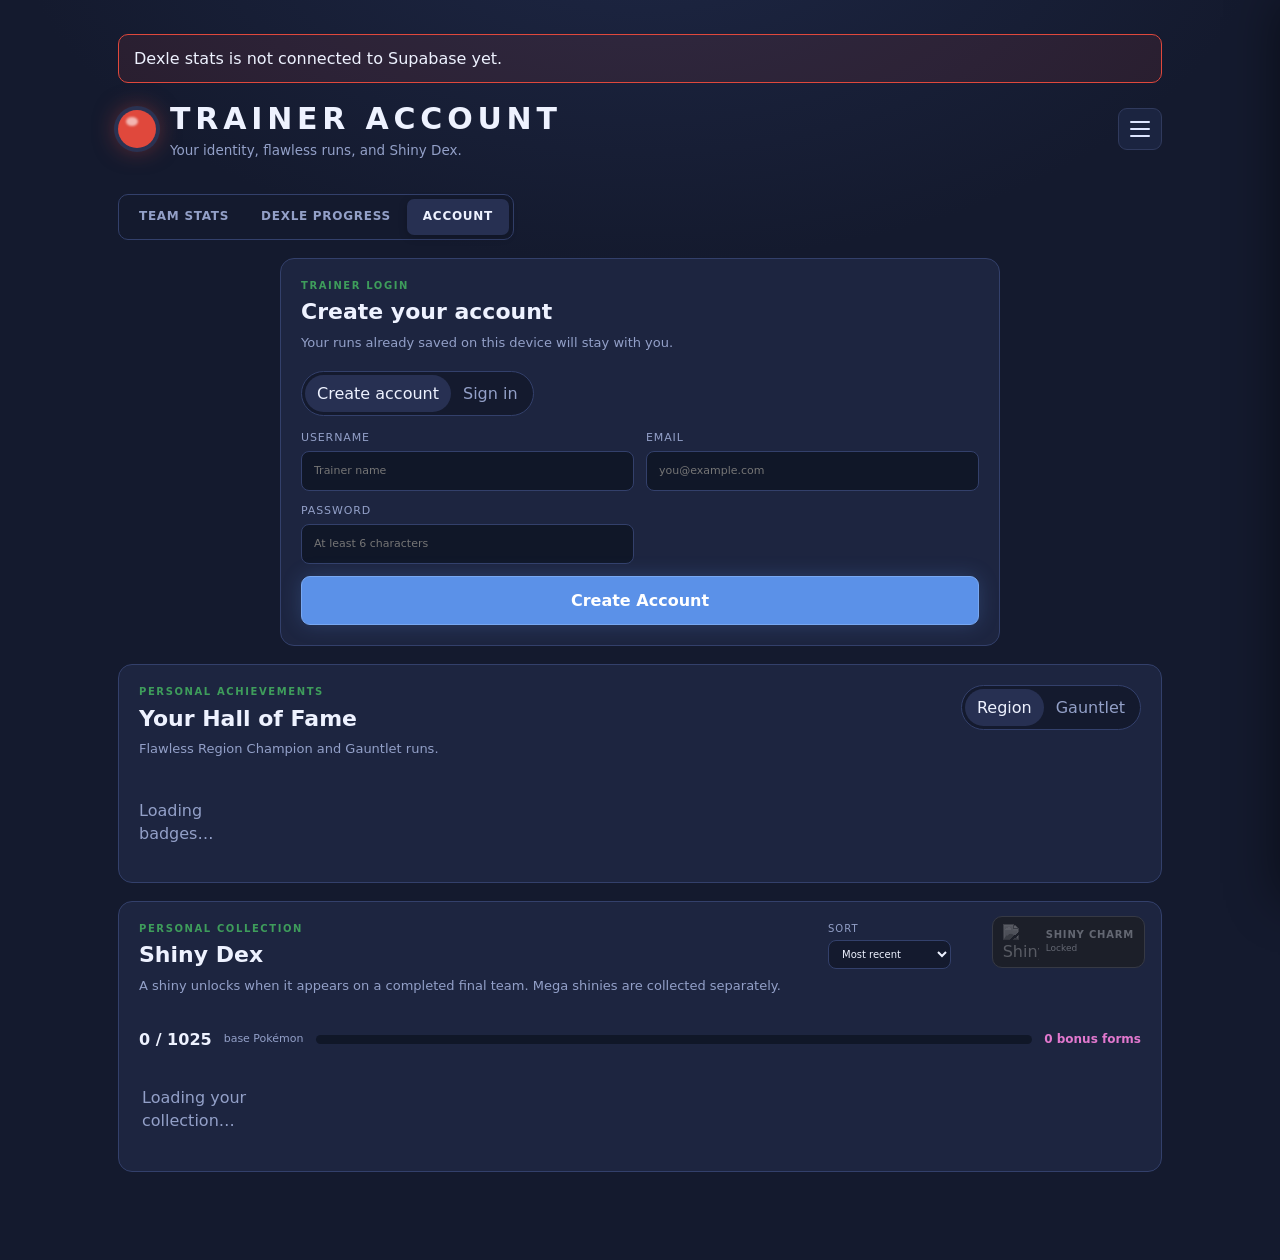
==== account.html @ 6493ed4d "Added friends, multi-froms and design fixes" ====
<!DOCTYPE html>
<html lang="en">
<head>
  <meta charset="utf-8">
  <meta name="viewport" content="width=device-width, initial-scale=1">
  <title>Dexle — Trainer Account</title>
  <link rel="stylesheet" href="stats.css?v=20260801-18">
  <link rel="stylesheet" href="account.css?v=20260801-19">
  <link rel="stylesheet" href="trainer-menu.css?v=20260801-5">
</head>
<body>
<div class="wrap">
  <header>
    <a class="lamp home-lamp" href="index.html" aria-label="Dexle home" title="Dexle home"></a>
    <div class="titles"><h1>Trainer Account</h1><p class="tag">Your identity, flawless runs, and Shiny Dex.</p></div>
    <nav class="hdr-btns">
      <a class="toggle" href="index.html">Home</a>
      <a class="toggle" href="dexle.html">Dexle</a>
      <a class="toggle" href="gauntlet.html?mode=champion">Region</a>
      <a class="toggle" href="gauntlet.html?mode=gauntlet">Gauntlet</a>
    </nav>
  </header>

  <div class="stats-view-toggle" aria-label="Choose statistics view">
    <a href="stats.html">Team Stats</a>
    <a href="dexle-stats.html">Dexle Progress</a>
    <a class="on" href="account.html">Account</a>
  </div>

  <!-- <div id="accountError" class="account-message error" hidden></div>
  <div id="accountMessage" class="account-message" hidden></div> -->

  <section class="panel account-panel" id="accountPanel">
    <div id="signedOut">
      <p class="eyebrow">Trainer login</p>
      <h2 id="authTitle">Create your account</h2>
      <p class="section-copy" id="authCopy">Your runs already saved on this device will stay with you.</p>
      <div class="seg auth-tabs" id="authTabs">
        <button class="on" data-auth="create">Create account</button>
        <button data-auth="login">Sign in</button>
      </div>
      <form id="authForm" class="auth-form">
        <label id="usernameWrap">Username
          <input id="authUsername" maxlength="20" pattern="[A-Za-z0-9_]{3,20}" autocomplete="username" placeholder="Trainer name">
        </label>
        <label>Email
          <input id="authEmail" type="email" autocomplete="email" required placeholder="you@example.com">
        </label>
        <label>Password
          <input id="authPassword" type="password" minlength="6" autocomplete="new-password" required placeholder="At least 6 characters">
        </label>
        <button id="authSubmit" type="submit">Create Account</button>
      </form>
    </div>
    <div id="signedIn" hidden>
      <div class="welcome-card">
        <span class="welcome-spark spark-one">&#10022;</span>
        <span class="welcome-spark spark-two">&#9672;</span>
        <p class="eyebrow">Trainer account active</p>
        <div class="profile-row">
          <div>
            <h2>Welcome, Trainer <span id="profileName">Trainer</span>!</h2>
            <p id="profileEmail" class="section-copy"></p>
          </div>
          <button id="signOut" class="logout-btn">Log Out</button>
        </div>
      </div>
    </div>
  </section>

  <section class="panel" id="hallPanel">
    <div class="section-head">
      <div><p class="eyebrow">Personal achievements</p><h2 id="hallTitle">Your Hall of Fame</h2><p class="section-copy">Flawless Region Champion and Gauntlet runs.</p></div>
      <div class="seg" id="hallTabs">
        <button class="on" data-mode="region">Region</button>
        <button data-mode="gauntlet">Gauntlet</button>
      </div>
    </div>
    <div id="hallBadgeView"><div id="badgeGrid" class="badge-grid"><p class="empty">Loading badges…</p></div></div>
    <div id="hallTeamsView" hidden>
      <div class="hall-detail-head"><button id="hallBack" class="hall-back" aria-label="Back to badges">&larr;</button><h3 id="hallDetailTitle">Region teams</h3></div>
      <div id="hallList" class="hall-list"></div>
    </div>
  </section>

  <section class="panel shiny-dex-panel" id="dexPanel">
    <button id="shinyCharm" class="shiny-charm locked" type="button" aria-label="Shiny Charm locked. View requirements.">
      <span class="charm-spark spark-a">&#10022;</span><span class="charm-spark spark-b">&#10022;</span>
      <img src="https://raw.githubusercontent.com/PokeAPI/sprites/master/sprites/items/shiny-charm.png" alt="Shiny Charm">
      <span><b>Shiny Charm</b><small id="shinyCharmStatus">Locked</small></span>
    </button>
    <div class="section-head">
      <div><p class="eyebrow">Personal collection</p><h2 id="dexTitle">Shiny Dex</h2><p class="section-copy">A shiny unlocks when it appears on a completed final team. Mega shinies are collected separately.</p></div>
      <label>Sort
        <select id="shinySort"><option value="recent">Most recent</option><option value="dex">Dex number</option></select>
      </label>
    </div>
    <div class="dex-progress"><b id="shinyCount">0 / 1025</b><span>base Pokémon</span><i><span id="shinyBar"></span></i><b id="formCount">0 bonus forms</b></div>
    <div id="shinyGrid" class="shiny-grid"><p class="empty">Loading your collection…</p></div>
    <button id="shinyMore" class="shiny-more" type="button" hidden>See more&hellip;</button>
  </section>
</div>
<div id="charmModal" class="charm-modal" hidden>
  <div class="charm-requirements" role="dialog" aria-modal="true" aria-labelledby="charmModalTitle">
    <button id="charmModalClose" class="charm-modal-close" type="button" aria-label="Close">&times;</button>
    <img src="https://raw.githubusercontent.com/PokeAPI/sprites/master/sprites/items/shiny-charm.png" alt="Shiny Charm">
    <p class="eyebrow">Special achievement</p>
    <h2 id="charmModalTitle">Unlock the Shiny Charm</h2>
    <p>Earn increased shiny odds by going flawless in every Region Challenge and completing the Gauntlet flawlessly at least once.</p>
    <b>Reward: shiny odds increase from 5% to 10%.</b>
  </div>
</div>
<script src="https://cdn.jsdelivr.net/npm/@supabase/supabase-js@2"></script>
<script src="supabase-config.js"></script>
<script src="stats-store.js?v=20260801-10"></script>
<script src="account.js?v=20260801-22"></script>
<script src="trainer-menu.js?v=20260801-7"></script>
</body>
</html>
---- stats.css ----
:root{
  --ground:#141A2E; --panel:#1D2540; --panel2:#273052; --line:#33406B;
  --ink:#EEF2FF; --dim:#93A0C8; --red:#E0483C; --green:#3E9D5B;
  --gold:#F0C020; --blue:#5B91E8; --violet:#B061D6;
}
*{box-sizing:border-box}
body{
  margin:0; color:var(--ink); background:var(--ground);
  background-image:radial-gradient(900px 520px at 50% -8%,#1E2745 0%,transparent 70%);
  font-family:"Segoe UI",system-ui,sans-serif; line-height:1.45;
}
.wrap{max-width:1080px;margin:auto;padding:34px 18px 70px}
header{display:flex;align-items:center;gap:14px;margin-bottom:34px}
.lamp{width:38px;height:38px;border-radius:50%;background:var(--red);flex:none;
  box-shadow:0 0 0 4px #2A3252,0 0 24px rgba(224,72,60,.55);position:relative}
.lamp::after{
  content:"";position:absolute;top:7px;left:8px;width:12px;height:9px;
  border-radius:50%;background:rgba(255,255,255,.6);filter:blur(1px);
}
.home-lamp{display:block;cursor:pointer;text-decoration:none}
.titles{margin-right:20px}
h1,h2,h3,p{margin-top:0} h1{margin:0;font-size:30px;letter-spacing:.16em;text-transform:uppercase}
.tag{color:var(--dim);font-size:13.5px;margin:0}
.hdr-btns{margin-left:auto;display:flex;gap:8px;flex-wrap:wrap;justify-content:flex-end}
.toggle{
  display:inline-flex;align-items:center;padding:9px 14px;border:1px solid var(--line);
  border-radius:8px;background:var(--panel2);color:var(--dim);text-decoration:none;
  font-size:12px;font-weight:700;letter-spacing:.06em;text-transform:uppercase;
}
.toggle:hover{filter:brightness(1.12)}
.stats-view-toggle{
  display:flex;width:max-content;margin:0 0 18px;padding:4px;border:1px solid var(--line);
  border-radius:10px;background:var(--ground);
}
.stats-view-toggle a{
  padding:9px 16px;border-radius:7px;color:var(--dim);text-decoration:none;
  font-size:12px;font-weight:800;letter-spacing:.06em;text-transform:uppercase;
}
.stats-view-toggle a.on{background:var(--panel2);color:var(--ink);box-shadow:0 2px 8px rgba(0,0,0,.22)}
.stats-view-toggle a:hover{color:var(--ink)}
.play-dexle{
  display:inline-flex;align-items:center;padding:9px 14px;border-radius:8px;
  background:var(--red);color:#fff;text-decoration:none;font-size:12px;
  font-weight:800;letter-spacing:.06em;text-transform:uppercase;
}
.notice{display:flex;gap:8px;flex-direction:column;padding:16px 18px;margin-bottom:18px;border:1px solid var(--gold);
  border-radius:12px;background:#2A2940;color:#F8E8A0}
.notice.error{border-color:var(--red);background:#352238;color:#FFD1D1}
code{font-family:ui-monospace,monospace}
.summary{display:grid;grid-template-columns:repeat(4,1fr);gap:12px;margin-bottom:18px}
.summary div,.panel{background:var(--panel);border:1px solid var(--line);border-radius:14px}
.summary div{padding:16px}.summary span{display:block;color:var(--dim);font-size:11px;text-transform:uppercase;letter-spacing:.12em}
.summary b{display:block;margin-top:5px;font-size:24px}
.panel{padding:20px;margin-bottom:18px}
.dexle-metrics{display:grid;grid-template-columns:repeat(7,1fr);gap:8px;margin-bottom:20px}
.dexle-metrics div{padding:11px 12px;border:1px solid var(--line);border-radius:9px;background:var(--ground)}
.dexle-metrics span{display:block;color:var(--dim);font-size:9px;letter-spacing:.1em;text-transform:uppercase}
.dexle-metrics b{display:block;margin-top:3px;font-size:18px}
.guess-chart{display:grid;gap:7px}
.guess-row{display:grid;grid-template-columns:72px 1fr 38px;align-items:center;gap:10px}
.guess-label{color:var(--dim);font-size:11px;text-align:right;text-transform:uppercase;letter-spacing:.06em}
.guess-track{height:24px;border:1px solid var(--line);border-radius:6px;background:#13182A;overflow:hidden}
.guess-fill{height:100%;min-width:0;border-radius:5px;background:linear-gradient(90deg,#3E7BD6,#5FE3B0);
  transition:width .35s ease}
.guess-count{font-family:ui-monospace,Consolas,monospace;font-weight:800}
.section-head{display:flex;gap:18px;align-items:flex-start;justify-content:space-between}
.eyebrow{margin-bottom:3px;color:var(--green);font-size:10px;text-transform:uppercase;letter-spacing:.16em;font-weight:800}
h2{margin-bottom:14px;font-size:22px} h3{font-size:15px}
.seg{display:flex;border:1px solid var(--line);border-radius:999px;padding:3px;background:var(--ground)}
button,select{font:inherit;color:var(--ink)}
.seg button{border:0;background:transparent;border-radius:999px;padding:7px 12px;cursor:pointer;color:var(--dim)}
.seg button.on{background:var(--panel2);color:var(--ink)}
.filters{display:flex;gap:10px;margin-bottom:16px;flex-wrap:wrap}
.filter-seg{margin-top:4px}.filter-seg button{font-size:10px;text-transform:none;letter-spacing:0}
label{font-size:10px;color:var(--dim);text-transform:uppercase;letter-spacing:.1em}
select{display:block;margin-top:4px;background:var(--ground);border:1px solid var(--line);border-radius:8px;padding:7px 30px 7px 9px}
.leaderboard{display:grid;grid-template-columns:1fr 1fr;gap:8px}
.leader{display:grid;grid-template-columns:34px 52px 1fr auto;align-items:center;gap:10px;padding:9px 12px;
  border:1px solid var(--line);border-radius:11px;background:var(--panel2)}
.leader .place{font-weight:900;color:var(--dim);font-size:17px}.leader img{width:48px;height:48px;object-fit:contain;image-rendering:auto}
.leader small{display:block;color:var(--dim)}.leader .uses{font-size:12px;color:var(--green);font-weight:800}
.mega-tag{display:inline-block;margin-left:6px;padding:2px 6px;border-radius:999px;background:#523662;color:#F2C9FF;font-size:9px}
.run-list{display:grid;gap:10px}.run-card,.best-card{border:1px solid var(--line);border-radius:12px;background:var(--panel2);padding:13px}
.run-top{display:flex;align-items:center;gap:10px;margin-bottom:10px}.run-title{min-width:0}
.run-title b,.run-title small{display:block}.run-title small{color:var(--dim)}
.record{margin-left:auto;display:flex;align-items:baseline;gap:3px;font-weight:900;font-size:20px;font-family:ui-monospace,Consolas,monospace}
.record .wins{color:var(--green)}.record .losses{color:var(--red)}.record i{color:var(--dim);font-style:normal}
.rankball{width:26px;height:26px;border-radius:50%;position:relative;overflow:hidden;
  background:linear-gradient(to bottom,var(--tier) 0 45%,#151827 46% 55%,#F7F7F7 56%);border:2px solid #101321;flex:none}
.rankball.oak-disc{border:2px solid #45D8C8;background:#45D8C8;box-shadow:0 0 12px rgba(69,216,200,.6)}
.rankball.oak-disc::before{content:"";position:absolute;inset:34%;border-radius:50%;background:#17232F;border:1px solid rgba(255,255,255,.7);z-index:1}
.rankball.oak-disc::after{content:"";position:absolute;top:-50%;left:-85%;width:45%;height:200%;background:linear-gradient(90deg,transparent,rgba(255,255,255,.85),transparent);transform:rotate(24deg);animation:hm-glint 3.2s ease-in-out infinite}
@keyframes hm-glint{0%,62%{left:-85%}88%,100%{left:145%}}
.run-card.flawless,.community-best-card.flawless{border-color:#5FE3D0;box-shadow:0 0 0 1px rgba(95,227,208,.3),0 0 22px rgba(95,227,208,.2)}
.team-metrics{display:flex;gap:4px;flex:none;margin-left:3px}
.team-metrics span{padding:5px 8px;border:1px solid var(--line);border-radius:6px;background:var(--ground);color:var(--dim);font-size:7.5px;line-height:1.2;text-transform:uppercase;letter-spacing:.02em;white-space:nowrap}
.team-metrics b{color:var(--ink);font-size:10px;margin-left:2px}
.run-top>.team-metrics{margin-left:auto}
.run-top>.team-metrics+.record{margin-left:0}
.community-best-meta .team-metrics+.record{margin-left:auto}
.team{
  display:grid;grid-template-columns:repeat(3,minmax(70px,1fr));
  align-items:center;justify-items:center;gap:12px 16px;
  width:min(100%,390px);margin:0 auto;
}
.mon{position:relative;width:70px;height:70px;border-radius:50%;background:#151B31;border:1px solid var(--line)}
.mon>img{width:100%;height:100%;object-fit:contain}
.mon.mega{
  border-color:#E278CE;
  box-shadow:0 0 0 2px rgba(226,120,206,.65),0 0 15px rgba(226,120,206,.4);
  background:radial-gradient(circle at 50% 20%,rgba(226,120,206,.2),transparent 65%),#151B31;
}
.mon.candy{
  border-color:#3E7BD6;
  box-shadow:0 0 0 2px rgba(62,123,214,.65),0 0 15px rgba(62,123,214,.4);
  background:radial-gradient(circle at 50% 20%,rgba(62,123,214,.22),transparent 65%),#151B31;
}
.candy-mark{
  position:absolute;z-index:2;top:-5px;right:-5px;width:20px;height:20px;
  display:grid;place-items:center;border:1px solid #3E7BD6;border-radius:50%;
  background:#0F1E38;box-shadow:0 2px 7px rgba(0,0,0,.45);
}
.candy-mark img{width:17px;height:17px;display:block;image-rendering:pixelated}
.mega-mark{
  position:absolute;z-index:2;top:-5px;right:-5px;width:20px;height:20px;
  display:flex;align-items:center;justify-content:center;border:1px solid #E278CE;border-radius:50%;
  background:#2A1030;color:#F5B8E8;font-size:11px;font-weight:900;
  line-height:20px;text-indent:0;text-shadow:0 0 6px rgba(226,120,206,.9);
  box-shadow:0 2px 7px rgba(0,0,0,.45);
}
.type-form-mark{
  position:absolute;z-index:2;top:-5px;left:-5px;width:20px;height:20px;
  display:grid;place-items:center;border:1px solid #fff;border-radius:50%;
  background:#202433;color:#fff;font-size:11px;font-weight:900;
  box-shadow:0 2px 7px rgba(0,0,0,.45),0 0 8px rgba(255,255,255,.22);
}
.mon.type-form{border-color:rgba(255,255,255,.72);box-shadow:0 0 12px rgba(255,255,255,.18)}
.shiny-mark{
  position:absolute;z-index:2;left:-4px;bottom:-4px;width:18px;height:18px;
  display:grid;place-items:center;border:1px solid #D6B52E;border-radius:50%;
  background:#302B15;color:#FFE36A;font-size:11px;line-height:1;
  box-shadow:0 2px 7px rgba(0,0,0,.45),0 0 8px rgba(240,192,32,.35);
}
.best-grid{display:grid;grid-template-columns:1fr 1fr;gap:18px}
.best-grid .team{
  grid-template-columns:repeat(3,minmax(70px,1fr));width:100%;
  gap:12px 10px;
}
.best-title-row{display:flex;align-items:flex-start;justify-content:space-between;gap:12px;margin-bottom:12px}
.best-title-row h3{margin:7px 0 0}
.best-title-row label{text-align:left}.best-title-row select{margin-top:3px}
.filter-spacer{width:122px;height:45px;display:block}
.section-copy{margin:-8px 0 16px;color:var(--dim);font-size:13px}
.history-toggle{margin-left:auto;display:inline-flex;align-items:center;gap:8px;padding:8px 11px;border:1px solid var(--line);border-radius:8px;background:var(--panel2);color:var(--ink);font-size:10px;font-weight:800;text-transform:uppercase;letter-spacing:.06em;cursor:pointer}.history-toggle i{font-style:normal;transition:transform .18s}.history-toggle[aria-expanded="true"] i{transform:rotate(180deg)}#historyTabs[hidden],#historyFilters[hidden],#history[hidden]{display:none}
.community-best-card{border:1px solid var(--line);border-radius:12px;background:var(--panel2);padding:16px}
.community-best-meta{display:flex;align-items:center;gap:12px;margin-bottom:13px;flex-wrap:nowrap}
.community-best-meta .team-metrics{margin-left:auto}
.community-best-meta .team-metrics+.record{margin-left:-6px}
.best-metric{padding:7px 10px;border:1px solid var(--line);border-radius:8px;background:var(--ground)}
.best-metric span{display:block;color:var(--dim);font-size:9px;letter-spacing:.1em;text-transform:uppercase}
.best-metric b{font-size:16px}
.community-best-meta .record{margin-left:0}
.empty{color:var(--dim);padding:16px 0;margin:0}
@media(max-width:760px){
  .wrap{padding:20px 12px 50px;overflow-x:hidden}
  header{align-items:center;flex-wrap:wrap;margin-bottom:20px}
  .titles{min-width:0;flex:1;margin-right:0}
  h1{font-size:22px;letter-spacing:.12em}.tag{font-size:12px}
  .hdr-btns{width:100%;margin-left:0;display:grid;grid-template-columns:repeat(2,1fr)}
  .hdr-btns .toggle{justify-content:center;min-width:0;padding:9px 6px}
  .stats-view-toggle{width:100%}.stats-view-toggle a{flex:1;text-align:center;padding:9px 7px}
  .summary{grid-template-columns:1fr 1fr}.leaderboard,.best-grid{grid-template-columns:1fr}
  .dexle-metrics{grid-template-columns:repeat(2,1fr)}
  .section-head{flex-direction:column;gap:8px}.seg{align-self:stretch;display:grid;grid-template-columns:1fr 1fr}
  .seg button{min-width:0;padding:8px 6px}
  .filters{display:grid;grid-template-columns:1fr 1fr}.filters label{min-width:0}
  .filters select{width:100%;min-width:0}
  .leader{grid-template-columns:26px 44px minmax(0,1fr) auto;padding:8px;gap:7px}
  .leader img{width:42px;height:42px}.leader b{overflow-wrap:anywhere}
  .best-title-row{align-items:flex-end}.best-title-row h3{max-width:55%}
  .best-title-row label{max-width:45%}.best-title-row select{max-width:100%}
  .filter-spacer{width:100px}
  .community-best-meta .record{margin-left:0}
  .run-top{align-items:flex-start}.record{font-size:18px}
  .panel{padding:15px}
  .guess-row{grid-template-columns:62px minmax(0,1fr) 30px;gap:7px}
}
@media(max-width:390px){
  .filters{grid-template-columns:1fr}
  .team,.best-grid .team{grid-template-columns:repeat(3,minmax(58px,1fr));gap:9px 6px}
  .mon{width:58px;height:58px}
}
---- account.css ----
.account-panel{max-width:720px;margin-left:auto;margin-right:auto}
.account-message{padding:12px 15px;margin-bottom:14px;border:1px solid #5FE3B0;border-radius:10px;background:rgba(95,227,176,.1)}
.account-message.error{border-color:#E0483C;background:rgba(224,72,60,.1)}
.auth-tabs{margin:18px 0 14px;width:max-content}
.auth-form{display:grid;grid-template-columns:repeat(2,1fr);gap:12px}
.auth-form label{display:grid;gap:5px;color:var(--dim);font-size:11px;text-transform:uppercase;letter-spacing:.08em}
.auth-form input{width:100%;box-sizing:border-box;background:#101728;border:1px solid var(--line);border-radius:8px;color:var(--ink);padding:11px 12px;font:inherit;text-transform:none;letter-spacing:0}
.auth-form button{
  grid-column:1/-1;padding:12px 16px;border:1px solid #78A8F2;border-radius:9px;
  background:var(--blue);color:#fff;font-weight:800;cursor:pointer;
  box-shadow:0 0 20px rgba(91,145,232,.24);
}
.auth-form button:hover{filter:brightness(1.1)}
.auth-form button:disabled{opacity:.6;cursor:wait}
.welcome-card{position:relative;overflow:hidden;padding:20px;border:1px solid #5B91E8;border-radius:14px;background:linear-gradient(120deg,rgba(91,145,232,.16),rgba(95,227,176,.08));animation:welcome-in .45s cubic-bezier(.2,.9,.3,1.15) both}
.welcome-card::after{content:"";position:absolute;width:180px;height:180px;right:-90px;top:-105px;border-radius:50%;background:rgba(91,145,232,.13);animation:welcome-glow 2.8s ease-in-out infinite alternate}
.welcome-card .eyebrow{margin-bottom:5px}.welcome-card h2 span{color:#5FE3B0}.welcome-spark{position:absolute;color:#5FE3B0;pointer-events:none;animation:sparkle 2s ease-in-out infinite}.spark-one{right:46px;bottom:20px}.spark-two{right:18px;top:15px;color:#E278CE;animation-delay:.7s}
.profile-row{position:relative;z-index:1;display:flex;align-items:center;justify-content:space-between;gap:16px}.profile-row h2{margin:2px 0}
.logout-btn{flex:none;padding:10px 16px;border:1px solid #4B3F7A;border-radius:8px;background:#2B2447;color:#C9BEF5;font-weight:800;cursor:pointer}.logout-btn:hover{filter:brightness(1.15)}
@keyframes welcome-in{from{opacity:0;transform:translateY(10px) scale(.985)}to{opacity:1;transform:none}}
@keyframes welcome-glow{to{transform:scale(1.2);opacity:.55}}
@keyframes sparkle{0%,100%{transform:scale(.8) rotate(0);opacity:.35}50%{transform:scale(1.25) rotate(20deg);opacity:1}}
.hall-list{display:grid;gap:12px}.hall-card{border:1px solid var(--line);border-radius:12px;background:var(--panel2);padding:14px}.hall-card.flawless{border-color:#5FE3D0;box-shadow:0 0 0 1px rgba(95,227,208,.3),0 0 22px rgba(95,227,208,.2)}.hall-head{display:flex;align-items:center;gap:8px;flex-wrap:nowrap;margin-bottom:11px}.hall-user{font-weight:800;color:#5FE3B0}.hall-date{font-size:10px;color:var(--dim);white-space:nowrap}.hall-head .team-metrics{margin-left:auto}.hall-head .record{margin-left:0;flex:none;white-space:nowrap}
.badge-grid{display:grid;grid-template-columns:repeat(9,minmax(76px,1fr));gap:10px;margin-top:8px}
.region-badge{min-width:0;padding:8px 4px 7px;border:0;background:transparent;color:var(--ink);cursor:pointer;text-align:center}
.region-badge .badge-disc{display:grid;place-items:center;width:68px;height:68px;margin:0 auto 8px;border-radius:50%;border:3px solid #465173;background:transparent;box-shadow:inset 0 0 0 5px var(--panel),inset 0 0 0 7px #465173;transition:transform .16s,filter .16s}
.region-badge .badge-disc i{display:grid;place-items:center;width:42px;height:42px;border-radius:50%;font-style:normal;font-size:22px}
.region-badge b{display:block;font-size:11px}.region-badge small{display:block;margin-top:2px;color:var(--dim);font-size:8px;letter-spacing:.08em;text-transform:uppercase}
.region-badge.locked{opacity:.36;cursor:not-allowed}.region-badge.earned .badge-disc{border-color:#F0C020;background:radial-gradient(circle at 35% 28%,#FFF2A1,#D89B12 55%,#80530B);box-shadow:inset 0 0 0 4px #6E480C,inset 0 0 0 7px #F8DB64,0 0 20px rgba(240,192,32,.28)}
.region-badge.earned .badge-disc i{color:#FFF5B8;text-shadow:0 2px 2px #79520D}.region-badge.earned small{color:#DDBB42}.region-badge.earned:hover .badge-disc{transform:translateY(-3px) scale(1.04);filter:brightness(1.1)}
.hall-detail-head{display:flex;align-items:center;gap:12px;margin:4px 0 14px}.hall-detail-head h3{margin:0}.hall-back{display:grid;place-items:center;width:38px;height:38px;padding:0;border:1px solid #4B3F7A;border-radius:50%;background:#2B2447;color:#C9BEF5;font-size:19px;cursor:pointer}.hall-back[hidden]{display:none}
.hall-list.gauntlet-scroll{max-height:440px;overflow-y:auto;padding-right:5px}
.dex-progress{display:grid;grid-template-columns:auto auto 1fr auto;align-items:center;gap:9px 12px;margin:16px 0}.dex-progress>span{color:var(--dim);font-size:11px}.dex-progress i{height:9px;border-radius:999px;background:#101728;overflow:hidden}.dex-progress i span{display:block;height:100%;width:0;background:linear-gradient(90deg,#E278CE,#5FE3B0);border-radius:inherit}.dex-progress>b:last-child{font-size:12px;color:#E278CE}
.shiny-grid{display:grid;grid-template-columns:repeat(auto-fill,minmax(105px,1fr));gap:9px;max-height:680px;overflow:auto;padding:3px}.dex-mon{position:relative;min-height:128px;padding:8px 5px;border:1px solid var(--line);border-radius:10px;background:var(--panel2);text-align:center}.dex-mon img{display:block;width:78px;height:78px;object-fit:contain;margin:auto;image-rendering:pixelated}.dex-mon b{display:block;font-size:11px;white-space:nowrap;overflow:hidden;text-overflow:ellipsis}.dex-mon small{color:var(--dim);font-size:9px}.dex-mon.locked{opacity:.3;filter:grayscale(1)}.dex-mon.mega{border-color:#E278CE;box-shadow:inset 0 0 15px rgba(226,120,206,.1)}.dex-gem{position:absolute;top:6px;right:7px;color:#E278CE}.dex-new{position:absolute;top:6px;left:6px;font-size:8px;color:var(--gold);text-transform:uppercase}
.shiny-more{display:block;margin:11px auto 0;padding:6px 12px;border:1px solid var(--line);border-radius:7px;background:var(--panel2);color:var(--dim);font-size:10px;font-weight:700;cursor:pointer}.shiny-more[hidden]{display:none}
.shiny-dex-panel{position:relative}.shiny-dex-panel>.section-head{padding-right:190px}.shiny-charm{position:absolute;top:14px;right:16px;z-index:2;display:flex;align-items:center;gap:7px;padding:7px 10px;border:1px solid #E8C33D;border-radius:10px;background:#252540;color:var(--ink);box-shadow:0 0 18px rgba(232,195,61,.2);cursor:pointer;text-align:left}.shiny-charm img{width:36px;height:36px;image-rendering:pixelated;filter:drop-shadow(0 0 5px rgba(255,231,104,.7))}.shiny-charm b,.shiny-charm small{display:block}.shiny-charm b{font-size:10px;color:#FFE778;text-transform:uppercase;letter-spacing:.08em}.shiny-charm small{font-size:9px;color:var(--ink)}.shiny-charm.locked{border-color:#3B435B;background:#171D2D;box-shadow:none;filter:saturate(.15);opacity:.68}.shiny-charm.locked img{filter:grayscale(1) brightness(.48)}.shiny-charm.locked b,.shiny-charm.locked small{color:#7E879F}.shiny-charm.locked .charm-spark{display:none}.charm-spark{position:absolute;color:#FFF1A3;animation:charm-sparkle 1.8s ease-in-out infinite}.spark-a{top:-7px;left:4px}.spark-b{right:-6px;bottom:0;animation-delay:.7s}@keyframes charm-sparkle{0%,100%{opacity:.2;transform:scale(.65) rotate(0)}50%{opacity:1;transform:scale(1.25) rotate(90deg)}}
.charm-modal{position:fixed;inset:0;z-index:950;display:grid;place-items:center;padding:18px;background:rgba(4,7,15,.76);backdrop-filter:blur(4px)}.charm-modal[hidden]{display:none}.charm-requirements{position:relative;width:min(430px,100%);padding:28px;text-align:center;border:1px solid #E8C33D;border-radius:15px;background:#1D2540;box-shadow:0 24px 70px rgba(0,0,0,.55)}.charm-requirements>img{width:70px;height:70px;image-rendering:pixelated;filter:drop-shadow(0 0 10px rgba(255,231,104,.45))}.charm-requirements h2{margin:5px 0 10px}.charm-requirements p:not(.eyebrow){color:var(--dim);line-height:1.55}.charm-requirements>b{color:#FFE778;font-size:12px}.charm-modal-close{position:absolute;top:10px;right:10px;display:grid;place-items:center;width:36px;height:36px;padding:0;border:1px solid var(--line);border-radius:8px;background:var(--panel2);color:var(--ink);font-size:23px;cursor:pointer}
@media(max-width:760px){.badge-grid{grid-template-columns:repeat(3,1fr);gap:12px 6px}}
@media(max-width:560px){.auth-form{grid-template-columns:1fr}.profile-row{align-items:flex-start}.dex-progress{grid-template-columns:auto 1fr}.dex-progress i{grid-column:1/-1;grid-row:2}.shiny-grid{grid-template-columns:repeat(3,minmax(0,1fr));gap:6px}.dex-mon{min-height:112px}.dex-mon img{width:65px;height:65px}.hall-head{gap:5px}.hall-head>b{font-size:11px}.hall-date{display:none}.hall-head .team-metrics{margin-left:auto}.hall-head .record{margin-left:0;font-size:17px}.hall-list.gauntlet-scroll{max-height:390px}.shiny-dex-panel>.section-head{min-height:64px;padding-right:132px}.shiny-charm{position:absolute;top:14px;right:12px;width:122px;margin:0;padding:6px 7px;gap:5px}.shiny-charm img{width:29px;height:29px}.shiny-charm b{font-size:8px}.shiny-charm small{font-size:8px}}

.friend-search{display:flex;gap:8px;max-width:520px;margin:12px 0}.friend-search input{flex:1}.friend-search button{background:#3E7BD6;color:#fff}
.friend-columns{display:grid;grid-template-columns:1fr 1fr;gap:18px;margin-top:16px}.friend-columns h3{font-size:12px;text-transform:uppercase;letter-spacing:.1em;color:var(--dim)}
.friend-row{display:flex;align-items:center;gap:8px;padding:9px 10px;margin:6px 0;border:1px solid var(--line);border-radius:9px;background:var(--panel2)}.friend-row b{margin-right:auto}.friend-row button{padding:6px 9px;font-size:9px}.friend-row .accept,.friend-row .view-friend{background:#3E7BD6;color:#fff}.friend-row .remove{background:transparent;color:var(--dim);border:1px solid var(--line)}
.friend-viewing{display:flex;align-items:center;gap:18px;padding:14px 18px;margin-bottom:14px;border:1px solid #5FE3B0;border-radius:12px;background:rgba(95,227,176,.08)}.friend-viewing[hidden],.friends-panel[hidden]{display:none}.friend-viewing h2,.friend-viewing p{margin:2px 0}.friend-viewing button{background:#2B2447;color:#C9BEF5}.friend-readonly .shiny-charm{display:none}.friend-readonly .shiny-dex-panel>.section-head{padding-right:0}
@media(max-width:600px){.friend-columns{grid-template-columns:1fr}.friend-search{flex-wrap:wrap}.friend-search input{min-width:100%}.friend-viewing{align-items:flex-start;flex-direction:column}}
@media(prefers-reduced-motion:reduce){.welcome-card,.welcome-card::after,.welcome-spark,.charm-spark{animation:none}}
---- trainer-menu.css ----
.trainer-menu-button{margin-left:auto;display:flex!important;flex:none;width:44px;height:42px;padding:10px 11px!important;flex-direction:column;justify-content:center;gap:5px;border:1px solid #303A5D;border-radius:9px;background:#1B2440;color:#DDE5FF;cursor:pointer}
.trainer-menu-button span{display:block;width:100%;height:2px;border-radius:2px;background:currentColor}
header>#shiny{margin-left:auto}
header>#shiny+.trainer-menu-button{margin-left:0}
.trainer-menu-shade{position:fixed;inset:0;z-index:900;background:rgba(4,7,15,.7);backdrop-filter:blur(3px)}
.trainer-menu-shade[hidden]{display:none}
.trainer-menu-drawer{position:fixed;z-index:901;top:0;right:0;width:min(84vw,320px);height:100dvh;box-sizing:border-box;padding:20px;background:#151C31;border-left:1px solid #303A5D;box-shadow:-18px 0 48px rgba(0,0,0,.48);transform:translateX(105%);transition:transform .2s ease;overflow-y:auto}
.trainer-menu-drawer.open{transform:translateX(0)}
.trainer-menu-title{display:flex;align-items:center;justify-content:space-between;margin-bottom:18px;color:#E8ECF8}
.trainer-menu-title b{font-size:12px;letter-spacing:.15em;text-transform:uppercase}
.trainer-menu-close{display:grid;place-items:center;width:38px;height:38px;padding:0;border:1px solid #303A5D;border-radius:8px;background:#202A48;color:#E8ECF8;font-size:25px;cursor:pointer}
.trainer-menu-links{display:grid;gap:8px}
.trainer-menu-links a,.trainer-menu-controls>*{box-sizing:border-box;display:flex;width:100%;min-height:44px;align-items:center;justify-content:flex-start;padding:11px 13px;border:1px solid #303A5D;border-radius:9px;background:#1B2440;color:#E8ECF8;text-decoration:none;font:700 12px/1.2 system-ui,sans-serif;letter-spacing:.04em;text-transform:none;cursor:pointer}
.trainer-menu-links a.active{border-color:#7565B5;background:#2B2447;color:#FFF}
.trainer-menu-controls{display:grid;gap:8px;margin-top:18px;padding-top:18px;border-top:1px solid #303A5D}
@media(prefers-reduced-motion:reduce){.trainer-menu-drawer{transition:none}}
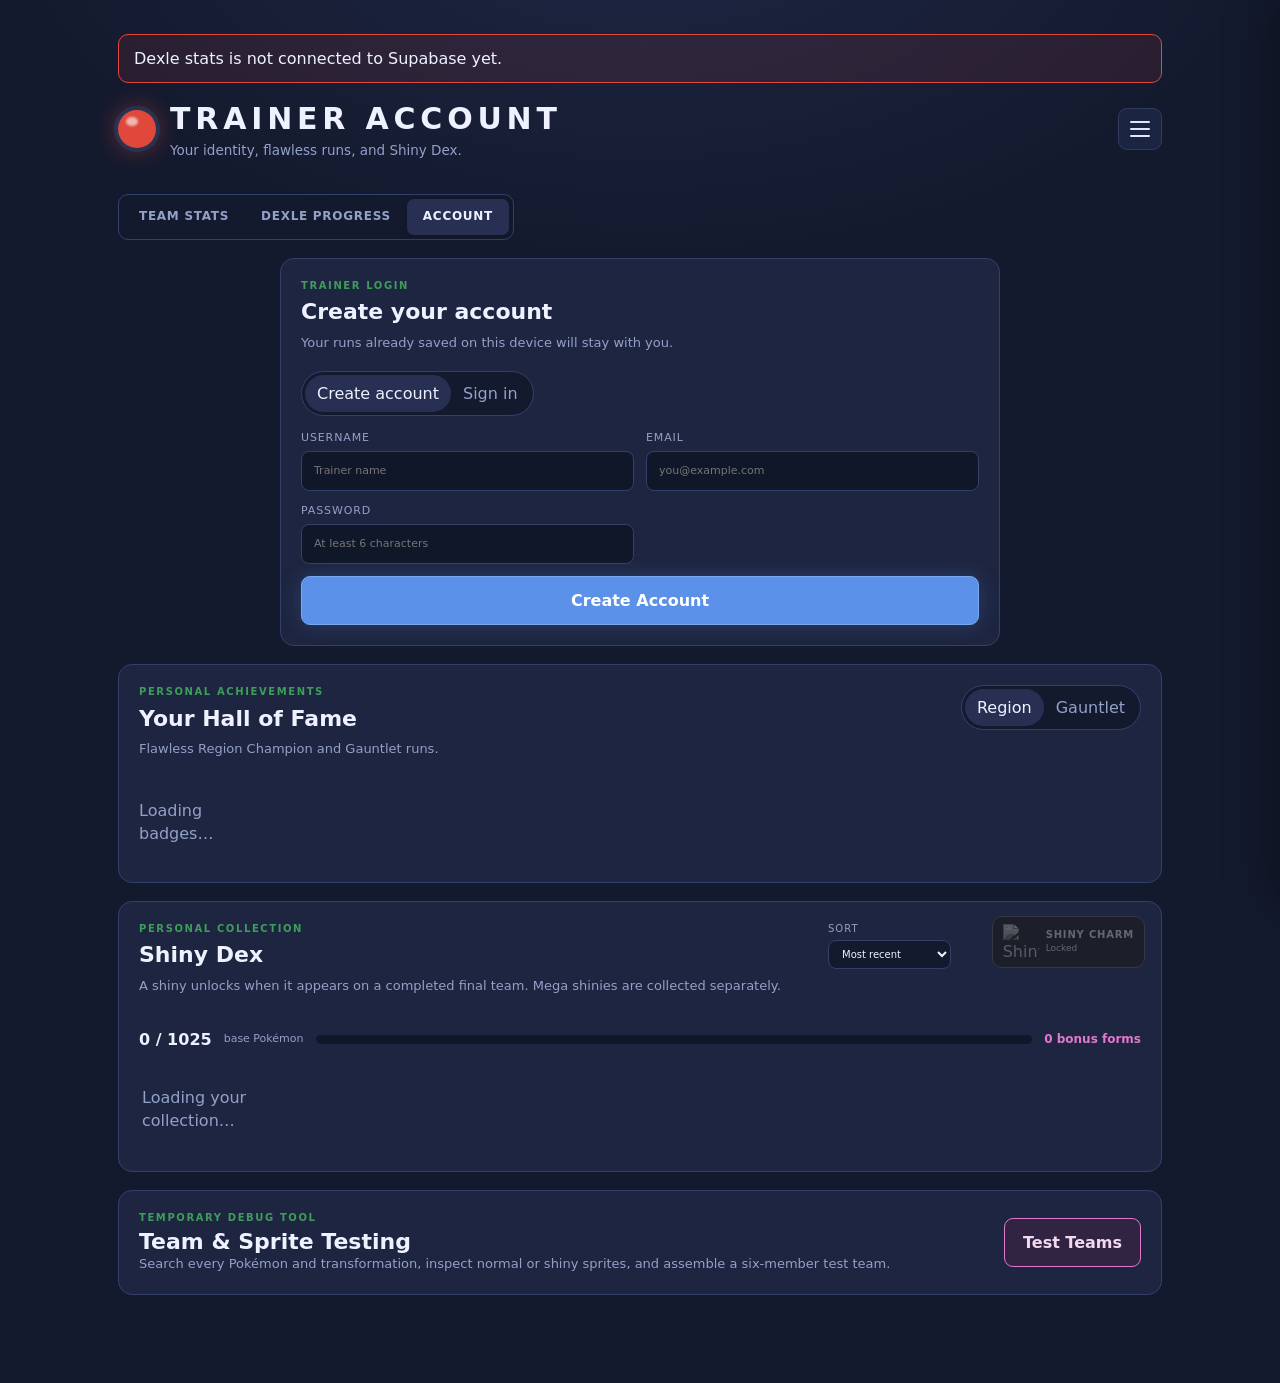
==== commit 9de0fea7: "Expand Pokemon forms and add team testing tools" ====
--- a/account.html
+++ b/account.html
@@ -99,6 +99,11 @@
     <div id="shinyGrid" class="shiny-grid"><p class="empty">Loading your collection…</p></div>
     <button id="shinyMore" class="shiny-more" type="button" hidden>See more&hellip;</button>
   </section>
+
+  <section class="panel test-team-entry">
+    <div><p class="eyebrow">Temporary debug tool</p><h2>Team &amp; Sprite Testing</h2><p class="section-copy">Search every Pokémon and transformation, inspect normal or shiny sprites, and assemble a six-member test team.</p></div>
+    <a class="test-team-button" href="team-tester.html">Test Teams</a>
+  </section>
 </div>
 <div id="charmModal" class="charm-modal" hidden>
   <div class="charm-requirements" role="dialog" aria-modal="true" aria-labelledby="charmModalTitle">
--- a/stats.css
+++ b/stats.css
@@ -142,6 +142,7 @@
   box-shadow:0 2px 7px rgba(0,0,0,.45),0 0 8px rgba(240,192,32,.35);
 }
 .best-grid{display:grid;grid-template-columns:1fr 1fr;gap:18px}
+.best-grid>div{min-width:0}
 .best-grid .team{
   grid-template-columns:repeat(3,minmax(70px,1fr));width:100%;
   gap:12px 10px;
@@ -152,7 +153,7 @@
 .filter-spacer{width:122px;height:45px;display:block}
 .section-copy{margin:-8px 0 16px;color:var(--dim);font-size:13px}
 .history-toggle{margin-left:auto;display:inline-flex;align-items:center;gap:8px;padding:8px 11px;border:1px solid var(--line);border-radius:8px;background:var(--panel2);color:var(--ink);font-size:10px;font-weight:800;text-transform:uppercase;letter-spacing:.06em;cursor:pointer}.history-toggle i{font-style:normal;transition:transform .18s}.history-toggle[aria-expanded="true"] i{transform:rotate(180deg)}#historyTabs[hidden],#historyFilters[hidden],#history[hidden]{display:none}
-.community-best-card{border:1px solid var(--line);border-radius:12px;background:var(--panel2);padding:16px}
+.community-best-card{width:100%;max-width:100%}
 .community-best-meta{display:flex;align-items:center;gap:12px;margin-bottom:13px;flex-wrap:nowrap}
 .community-best-meta .team-metrics{margin-left:auto}
 .community-best-meta .team-metrics+.record{margin-left:-6px}
--- a/account.css
+++ b/account.css
@@ -1,4 +1,5 @@
 .account-panel{max-width:720px;margin-left:auto;margin-right:auto}
+.test-team-entry{display:flex;align-items:center;justify-content:space-between;gap:18px}.test-team-entry h2{margin-bottom:5px}.test-team-entry p{margin-bottom:0}.test-team-button{flex:none;padding:12px 18px;border:1px solid #E278CE;border-radius:9px;background:#302442;color:#F4D8EF;text-decoration:none;font-weight:900}.test-team-button:hover{filter:brightness(1.15)}
 .account-message{padding:12px 15px;margin-bottom:14px;border:1px solid #5FE3B0;border-radius:10px;background:rgba(95,227,176,.1)}
 .account-message.error{border-color:#E0483C;background:rgba(224,72,60,.1)}
 .auth-tabs{margin:18px 0 14px;width:max-content}
@@ -31,7 +32,7 @@
 .hall-detail-head{display:flex;align-items:center;gap:12px;margin:4px 0 14px}.hall-detail-head h3{margin:0}.hall-back{display:grid;place-items:center;width:38px;height:38px;padding:0;border:1px solid #4B3F7A;border-radius:50%;background:#2B2447;color:#C9BEF5;font-size:19px;cursor:pointer}.hall-back[hidden]{display:none}
 .hall-list.gauntlet-scroll{max-height:440px;overflow-y:auto;padding-right:5px}
 .dex-progress{display:grid;grid-template-columns:auto auto 1fr auto;align-items:center;gap:9px 12px;margin:16px 0}.dex-progress>span{color:var(--dim);font-size:11px}.dex-progress i{height:9px;border-radius:999px;background:#101728;overflow:hidden}.dex-progress i span{display:block;height:100%;width:0;background:linear-gradient(90deg,#E278CE,#5FE3B0);border-radius:inherit}.dex-progress>b:last-child{font-size:12px;color:#E278CE}
-.shiny-grid{display:grid;grid-template-columns:repeat(auto-fill,minmax(105px,1fr));gap:9px;max-height:680px;overflow:auto;padding:3px}.dex-mon{position:relative;min-height:128px;padding:8px 5px;border:1px solid var(--line);border-radius:10px;background:var(--panel2);text-align:center}.dex-mon img{display:block;width:78px;height:78px;object-fit:contain;margin:auto;image-rendering:pixelated}.dex-mon b{display:block;font-size:11px;white-space:nowrap;overflow:hidden;text-overflow:ellipsis}.dex-mon small{color:var(--dim);font-size:9px}.dex-mon.locked{opacity:.3;filter:grayscale(1)}.dex-mon.mega{border-color:#E278CE;box-shadow:inset 0 0 15px rgba(226,120,206,.1)}.dex-gem{position:absolute;top:6px;right:7px;color:#E278CE}.dex-new{position:absolute;top:6px;left:6px;font-size:8px;color:var(--gold);text-transform:uppercase}
+.shiny-grid{display:grid;grid-template-columns:repeat(auto-fill,minmax(105px,1fr));gap:9px;max-height:680px;overflow:auto;padding:3px}.dex-mon{position:relative;box-sizing:border-box;min-height:128px;padding:8px 5px;border:1px solid var(--line);border-radius:10px;background:var(--panel2);color:inherit;text-align:center;text-decoration:none}.dex-mon[href]:hover{border-color:var(--blue);transform:translateY(-2px)}.dex-mon img{display:block;width:78px;height:78px;object-fit:contain;margin:auto;image-rendering:pixelated}.dex-mon b{display:block;font-size:11px;white-space:nowrap;overflow:hidden;text-overflow:ellipsis}.dex-mon small{color:var(--dim);font-size:9px}.dex-mon.locked{opacity:.3;filter:grayscale(1)}.dex-mon.mega{border-color:#E278CE;box-shadow:inset 0 0 15px rgba(226,120,206,.1)}.dex-gem{position:absolute;top:6px;right:7px;color:#E278CE}.dex-new{position:absolute;top:6px;left:6px;font-size:8px;color:var(--gold);text-transform:uppercase}
 .shiny-more{display:block;margin:11px auto 0;padding:6px 12px;border:1px solid var(--line);border-radius:7px;background:var(--panel2);color:var(--dim);font-size:10px;font-weight:700;cursor:pointer}.shiny-more[hidden]{display:none}
 .shiny-dex-panel{position:relative}.shiny-dex-panel>.section-head{padding-right:190px}.shiny-charm{position:absolute;top:14px;right:16px;z-index:2;display:flex;align-items:center;gap:7px;padding:7px 10px;border:1px solid #E8C33D;border-radius:10px;background:#252540;color:var(--ink);box-shadow:0 0 18px rgba(232,195,61,.2);cursor:pointer;text-align:left}.shiny-charm img{width:36px;height:36px;image-rendering:pixelated;filter:drop-shadow(0 0 5px rgba(255,231,104,.7))}.shiny-charm b,.shiny-charm small{display:block}.shiny-charm b{font-size:10px;color:#FFE778;text-transform:uppercase;letter-spacing:.08em}.shiny-charm small{font-size:9px;color:var(--ink)}.shiny-charm.locked{border-color:#3B435B;background:#171D2D;box-shadow:none;filter:saturate(.15);opacity:.68}.shiny-charm.locked img{filter:grayscale(1) brightness(.48)}.shiny-charm.locked b,.shiny-charm.locked small{color:#7E879F}.shiny-charm.locked .charm-spark{display:none}.charm-spark{position:absolute;color:#FFF1A3;animation:charm-sparkle 1.8s ease-in-out infinite}.spark-a{top:-7px;left:4px}.spark-b{right:-6px;bottom:0;animation-delay:.7s}@keyframes charm-sparkle{0%,100%{opacity:.2;transform:scale(.65) rotate(0)}50%{opacity:1;transform:scale(1.25) rotate(90deg)}}
 .charm-modal{position:fixed;inset:0;z-index:950;display:grid;place-items:center;padding:18px;background:rgba(4,7,15,.76);backdrop-filter:blur(4px)}.charm-modal[hidden]{display:none}.charm-requirements{position:relative;width:min(430px,100%);padding:28px;text-align:center;border:1px solid #E8C33D;border-radius:15px;background:#1D2540;box-shadow:0 24px 70px rgba(0,0,0,.55)}.charm-requirements>img{width:70px;height:70px;image-rendering:pixelated;filter:drop-shadow(0 0 10px rgba(255,231,104,.45))}.charm-requirements h2{margin:5px 0 10px}.charm-requirements p:not(.eyebrow){color:var(--dim);line-height:1.55}.charm-requirements>b{color:#FFE778;font-size:12px}.charm-modal-close{position:absolute;top:10px;right:10px;display:grid;place-items:center;width:36px;height:36px;padding:0;border:1px solid var(--line);border-radius:8px;background:var(--panel2);color:var(--ink);font-size:23px;cursor:pointer}
@@ -42,5 +43,6 @@
 .friend-columns{display:grid;grid-template-columns:1fr 1fr;gap:18px;margin-top:16px}.friend-columns h3{font-size:12px;text-transform:uppercase;letter-spacing:.1em;color:var(--dim)}
 .friend-row{display:flex;align-items:center;gap:8px;padding:9px 10px;margin:6px 0;border:1px solid var(--line);border-radius:9px;background:var(--panel2)}.friend-row b{margin-right:auto}.friend-row button{padding:6px 9px;font-size:9px}.friend-row .accept,.friend-row .view-friend{background:#3E7BD6;color:#fff}.friend-row .remove{background:transparent;color:var(--dim);border:1px solid var(--line)}
 .friend-viewing{display:flex;align-items:center;gap:18px;padding:14px 18px;margin-bottom:14px;border:1px solid #5FE3B0;border-radius:12px;background:rgba(95,227,176,.08)}.friend-viewing[hidden],.friends-panel[hidden]{display:none}.friend-viewing h2,.friend-viewing p{margin:2px 0}.friend-viewing button{background:#2B2447;color:#C9BEF5}.friend-readonly .shiny-charm{display:none}.friend-readonly .shiny-dex-panel>.section-head{padding-right:0}
+.profile-back{margin:0 0 12px;padding:7px 11px;border:1px solid #4B3F7A;border-radius:8px;background:#2B2447;color:#C9BEF5;font-size:10px;font-weight:800;cursor:pointer}
 @media(max-width:600px){.friend-columns{grid-template-columns:1fr}.friend-search{flex-wrap:wrap}.friend-search input{min-width:100%}.friend-viewing{align-items:flex-start;flex-direction:column}}
 @media(prefers-reduced-motion:reduce){.welcome-card,.welcome-card::after,.welcome-spark,.charm-spark{animation:none}}
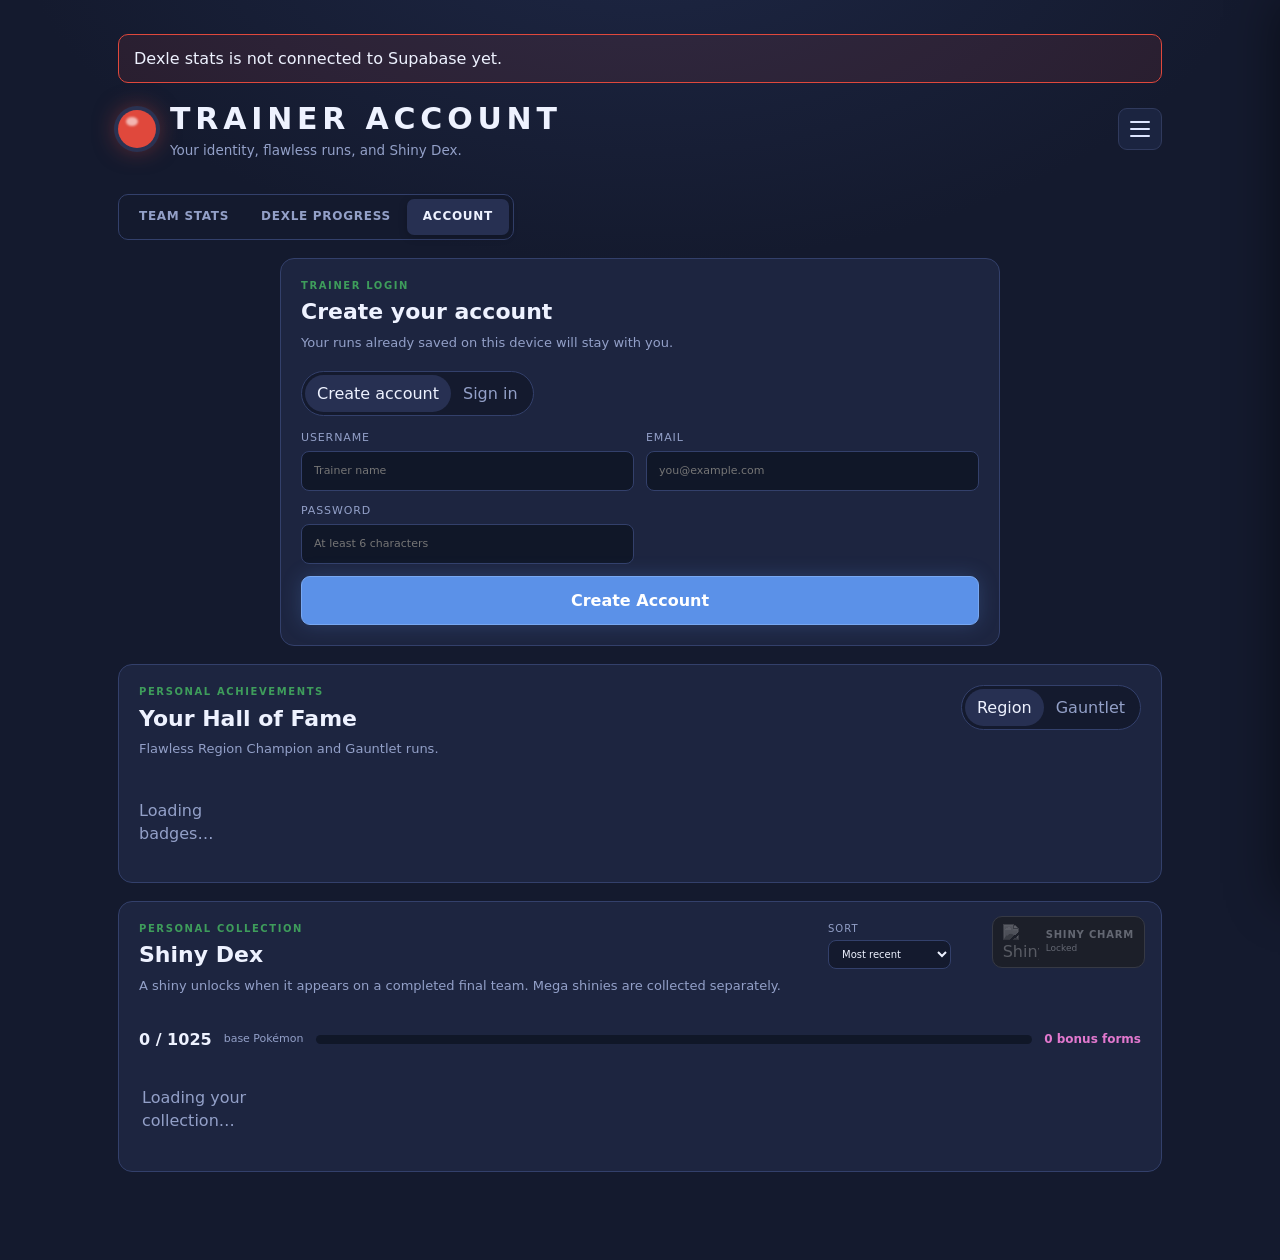
==== commit b8e906a3: "added gmax forms and other forms" ====
--- a/account.html
+++ b/account.html
@@ -100,10 +100,12 @@
     <button id="shinyMore" class="shiny-more" type="button" hidden>See more&hellip;</button>
   </section>
 
+  <!-- Temporary Team Tester entry. Uncomment when debugging forms/sprites.
   <section class="panel test-team-entry">
     <div><p class="eyebrow">Temporary debug tool</p><h2>Team &amp; Sprite Testing</h2><p class="section-copy">Search every Pokémon and transformation, inspect normal or shiny sprites, and assemble a six-member test team.</p></div>
     <a class="test-team-button" href="team-tester.html">Test Teams</a>
   </section>
+  -->
 </div>
 <div id="charmModal" class="charm-modal" hidden>
   <div class="charm-requirements" role="dialog" aria-modal="true" aria-labelledby="charmModalTitle">
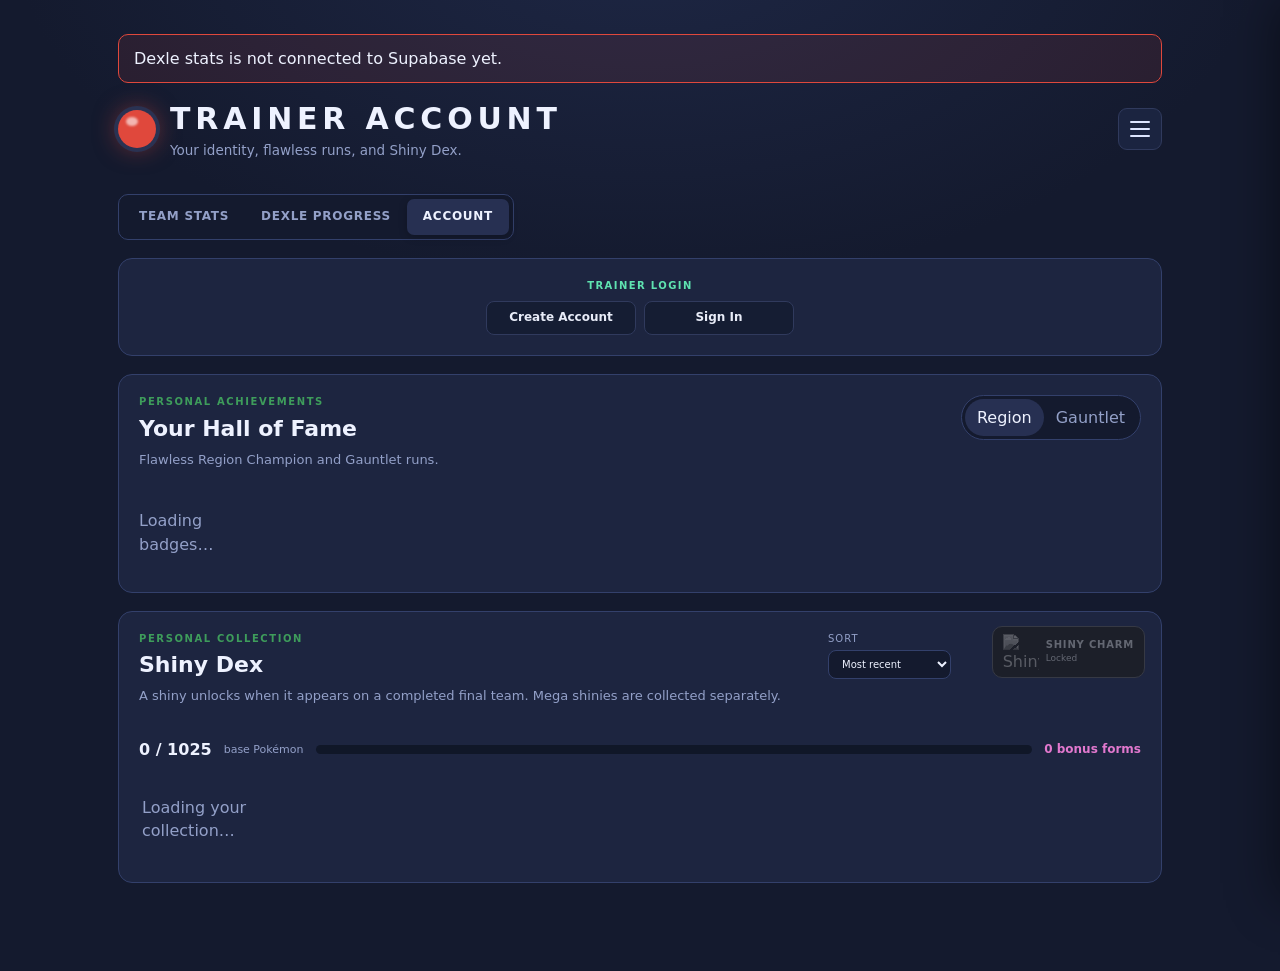
==== commit 800b6a80: "Add achievements unlimited modes and Team Rocket gauntlet" ====
--- a/account.html
+++ b/account.html
@@ -5,8 +5,8 @@
   <meta name="viewport" content="width=device-width, initial-scale=1">
   <title>Dexle — Trainer Account</title>
   <link rel="stylesheet" href="stats.css?v=20260801-18">
-  <link rel="stylesheet" href="account.css?v=20260801-19">
-  <link rel="stylesheet" href="trainer-menu.css?v=20260801-5">
+  <link rel="stylesheet" href="account.css?v=20260805-2">
+  <link rel="stylesheet" href="trainer-menu.css?v=20260805-3">
 </head>
 <body>
 <div class="wrap">
@@ -32,25 +32,8 @@
 
   <section class="panel account-panel" id="accountPanel">
     <div id="signedOut">
-      <p class="eyebrow">Trainer login</p>
-      <h2 id="authTitle">Create your account</h2>
-      <p class="section-copy" id="authCopy">Your runs already saved on this device will stay with you.</p>
-      <div class="seg auth-tabs" id="authTabs">
-        <button class="on" data-auth="create">Create account</button>
-        <button data-auth="login">Sign in</button>
-      </div>
-      <form id="authForm" class="auth-form">
-        <label id="usernameWrap">Username
-          <input id="authUsername" maxlength="20" pattern="[A-Za-z0-9_]{3,20}" autocomplete="username" placeholder="Trainer name">
-        </label>
-        <label>Email
-          <input id="authEmail" type="email" autocomplete="email" required placeholder="you@example.com">
-        </label>
-        <label>Password
-          <input id="authPassword" type="password" minlength="6" autocomplete="new-password" required placeholder="At least 6 characters">
-        </label>
-        <button id="authSubmit" type="submit">Create Account</button>
-      </form>
+      <b class="trainer-login-label">Trainer Login</b>
+      <div class="account-entry-options"><a href="signup.html">Create Account</a><a href="login.html">Sign In</a></div>
     </div>
     <div id="signedIn" hidden>
       <div class="welcome-card">
@@ -65,6 +48,7 @@
           <button id="signOut" class="logout-btn">Log Out</button>
         </div>
       </div>
+      <div class="profile-avatar-editor"><div><p class="eyebrow">Profile sprite</p><h3>Choose any Pok&eacute;mon or form</h3></div><div class="avatar-search-row"><input id="profileAvatarSearch" autocomplete="off" placeholder="Search any Pok&eacute;mon or form"><label class="shiny-switch"><input id="profileAvatarShiny" type="checkbox"> Shiny</label></div><div id="profileAvatarResults" class="avatar-results"></div><div id="profileAvatarChoice" class="avatar-choice"></div></div>
     </div>
   </section>
 
@@ -107,6 +91,12 @@
   </section>
   -->
 </div>
+<div id="shinyEntryModal" class="shiny-entry-modal" hidden>
+  <article class="shiny-entry-card" role="dialog" aria-modal="true" aria-labelledby="shinyEntryName">
+    <header><span class="shiny-entry-spark">&#10022;</span><span>Shiny Pok&eacute;dex entry</span><button id="shinyEntryClose" type="button" aria-label="Close">&times;</button></header>
+    <div id="shinyEntryBody"></div>
+  </article>
+</div>
 <div id="charmModal" class="charm-modal" hidden>
   <div class="charm-requirements" role="dialog" aria-modal="true" aria-labelledby="charmModalTitle">
     <button id="charmModalClose" class="charm-modal-close" type="button" aria-label="Close">&times;</button>
@@ -119,8 +109,8 @@
 </div>
 <script src="https://cdn.jsdelivr.net/npm/@supabase/supabase-js@2"></script>
 <script src="supabase-config.js"></script>
-<script src="stats-store.js?v=20260801-10"></script>
-<script src="account.js?v=20260801-22"></script>
-<script src="trainer-menu.js?v=20260801-7"></script>
+<script src="stats-store.js?v=20260805-1"></script>
+<script src="account.js?v=20260805-1"></script>
+<script src="trainer-menu.js?v=20260805-3"></script>
 </body>
 </html>
--- a/stats.css
+++ b/stats.css
@@ -43,6 +43,7 @@
   background:var(--red);color:#fff;text-decoration:none;font-size:12px;
   font-weight:800;letter-spacing:.06em;text-transform:uppercase;
 }
+.dexle-stat-modes{display:inline-flex;margin:0 0 20px;padding:4px;border:1px solid var(--line);border-radius:10px;background:var(--ground)}.dexle-stat-modes button{border:0;border-radius:7px;padding:9px 15px;background:transparent;color:var(--dim);font:800 11px/1 "Segoe UI",system-ui,sans-serif;letter-spacing:.06em;text-transform:uppercase;cursor:pointer}.dexle-stat-modes button.on{background:var(--panel2);color:var(--ink);box-shadow:0 2px 8px rgba(0,0,0,.22)}
 .notice{display:flex;gap:8px;flex-direction:column;padding:16px 18px;margin-bottom:18px;border:1px solid var(--gold);
   border-radius:12px;background:#2A2940;color:#F8E8A0}
 .notice.error{border-color:var(--red);background:#352238;color:#FFD1D1}
@@ -104,6 +105,7 @@
   width:min(100%,390px);margin:0 auto;
 }
 .mon{position:relative;width:70px;height:70px;border-radius:50%;background:#151B31;border:1px solid var(--line)}
+.mon.shadow{border-color:#8250a5;background:radial-gradient(circle,rgba(115,48,151,.25),#120f1b);box-shadow:0 0 13px rgba(105,45,142,.3)}.shadow-mark{position:absolute;right:-3px;bottom:1px;display:grid;place-items:center;width:18px;height:18px;border:1px solid #9b65bd;border-radius:50%;background:#25122f;color:#dfbaf5;font-size:8px;font-weight:900}
 .mon>img{width:100%;height:100%;object-fit:contain}
 .mon.mega{
   border-color:#E278CE;
@@ -191,3 +193,4 @@
   .team,.best-grid .team{grid-template-columns:repeat(3,minmax(58px,1fr));gap:9px 6px}
   .mon{width:58px;height:58px}
 }
+.daily-champion-progress{margin-top:30px;padding-top:24px;border-top:1px solid #303a5d}.champion-history{display:grid;gap:8px;margin-top:18px}.champion-history article,.champion-best-team{padding:12px;border:1px solid #303a5d;border-radius:10px;background:#151d33}.champion-history article{display:flex;justify-content:space-between;gap:10px}.champion-best-team{margin-top:14px}.champion-team{display:flex;gap:5px}.champion-team img{width:48px;height:48px;object-fit:contain;image-rendering:pixelated}
--- a/account.css
+++ b/account.css
@@ -1,4 +1,4 @@
-.account-panel{max-width:720px;margin-left:auto;margin-right:auto}
+.account-panel{width:100%;max-width:none;margin-left:0;margin-right:0;box-sizing:border-box}
 .test-team-entry{display:flex;align-items:center;justify-content:space-between;gap:18px}.test-team-entry h2{margin-bottom:5px}.test-team-entry p{margin-bottom:0}.test-team-button{flex:none;padding:12px 18px;border:1px solid #E278CE;border-radius:9px;background:#302442;color:#F4D8EF;text-decoration:none;font-weight:900}.test-team-button:hover{filter:brightness(1.15)}
 .account-message{padding:12px 15px;margin-bottom:14px;border:1px solid #5FE3B0;border-radius:10px;background:rgba(95,227,176,.1)}
 .account-message.error{border-color:#E0483C;background:rgba(224,72,60,.1)}
@@ -13,10 +13,10 @@
 }
 .auth-form button:hover{filter:brightness(1.1)}
 .auth-form button:disabled{opacity:.6;cursor:wait}
-.welcome-card{position:relative;overflow:hidden;padding:20px;border:1px solid #5B91E8;border-radius:14px;background:linear-gradient(120deg,rgba(91,145,232,.16),rgba(95,227,176,.08));animation:welcome-in .45s cubic-bezier(.2,.9,.3,1.15) both}
+.welcome-card{position:relative;overflow:hidden;padding:10px 14px;border:1px solid #5B91E8;border-radius:11px;background:linear-gradient(120deg,rgba(91,145,232,.16),rgba(95,227,176,.08));animation:welcome-in .45s cubic-bezier(.2,.9,.3,1.15) both}
 .welcome-card::after{content:"";position:absolute;width:180px;height:180px;right:-90px;top:-105px;border-radius:50%;background:rgba(91,145,232,.13);animation:welcome-glow 2.8s ease-in-out infinite alternate}
-.welcome-card .eyebrow{margin-bottom:5px}.welcome-card h2 span{color:#5FE3B0}.welcome-spark{position:absolute;color:#5FE3B0;pointer-events:none;animation:sparkle 2s ease-in-out infinite}.spark-one{right:46px;bottom:20px}.spark-two{right:18px;top:15px;color:#E278CE;animation-delay:.7s}
-.profile-row{position:relative;z-index:1;display:flex;align-items:center;justify-content:space-between;gap:16px}.profile-row h2{margin:2px 0}
+.welcome-card .eyebrow{margin:0 0 2px;font-size:9px}.welcome-card h2 span{color:#5FE3B0}.welcome-spark{position:absolute;color:#5FE3B0;pointer-events:none;animation:sparkle 2s ease-in-out infinite}.spark-one{right:46px;bottom:8px}.spark-two{right:18px;top:8px;color:#E278CE;animation-delay:.7s}
+.profile-row{position:relative;z-index:1;display:flex;align-items:center;justify-content:space-between;gap:12px}.profile-row h2{margin:0;font-size:18px}.profile-row .section-copy{margin:1px 0 0;font-size:11px}.welcome-card .logout-btn{min-height:32px;padding:6px 11px}
 .logout-btn{flex:none;padding:10px 16px;border:1px solid #4B3F7A;border-radius:8px;background:#2B2447;color:#C9BEF5;font-weight:800;cursor:pointer}.logout-btn:hover{filter:brightness(1.15)}
 @keyframes welcome-in{from{opacity:0;transform:translateY(10px) scale(.985)}to{opacity:1;transform:none}}
 @keyframes welcome-glow{to{transform:scale(1.2);opacity:.55}}
@@ -34,6 +34,7 @@
 .dex-progress{display:grid;grid-template-columns:auto auto 1fr auto;align-items:center;gap:9px 12px;margin:16px 0}.dex-progress>span{color:var(--dim);font-size:11px}.dex-progress i{height:9px;border-radius:999px;background:#101728;overflow:hidden}.dex-progress i span{display:block;height:100%;width:0;background:linear-gradient(90deg,#E278CE,#5FE3B0);border-radius:inherit}.dex-progress>b:last-child{font-size:12px;color:#E278CE}
 .shiny-grid{display:grid;grid-template-columns:repeat(auto-fill,minmax(105px,1fr));gap:9px;max-height:680px;overflow:auto;padding:3px}.dex-mon{position:relative;box-sizing:border-box;min-height:128px;padding:8px 5px;border:1px solid var(--line);border-radius:10px;background:var(--panel2);color:inherit;text-align:center;text-decoration:none}.dex-mon[href]:hover{border-color:var(--blue);transform:translateY(-2px)}.dex-mon img{display:block;width:78px;height:78px;object-fit:contain;margin:auto;image-rendering:pixelated}.dex-mon b{display:block;font-size:11px;white-space:nowrap;overflow:hidden;text-overflow:ellipsis}.dex-mon small{color:var(--dim);font-size:9px}.dex-mon.locked{opacity:.3;filter:grayscale(1)}.dex-mon.mega{border-color:#E278CE;box-shadow:inset 0 0 15px rgba(226,120,206,.1)}.dex-gem{position:absolute;top:6px;right:7px;color:#E278CE}.dex-new{position:absolute;top:6px;left:6px;font-size:8px;color:var(--gold);text-transform:uppercase}
 .shiny-more{display:block;margin:11px auto 0;padding:6px 12px;border:1px solid var(--line);border-radius:7px;background:var(--panel2);color:var(--dim);font-size:10px;font-weight:700;cursor:pointer}.shiny-more[hidden]{display:none}
+.dex-mon[data-form-key]{cursor:pointer}.dex-mon[data-form-key]:hover{border-color:var(--blue);transform:translateY(-2px)}
 .shiny-dex-panel{position:relative}.shiny-dex-panel>.section-head{padding-right:190px}.shiny-charm{position:absolute;top:14px;right:16px;z-index:2;display:flex;align-items:center;gap:7px;padding:7px 10px;border:1px solid #E8C33D;border-radius:10px;background:#252540;color:var(--ink);box-shadow:0 0 18px rgba(232,195,61,.2);cursor:pointer;text-align:left}.shiny-charm img{width:36px;height:36px;image-rendering:pixelated;filter:drop-shadow(0 0 5px rgba(255,231,104,.7))}.shiny-charm b,.shiny-charm small{display:block}.shiny-charm b{font-size:10px;color:#FFE778;text-transform:uppercase;letter-spacing:.08em}.shiny-charm small{font-size:9px;color:var(--ink)}.shiny-charm.locked{border-color:#3B435B;background:#171D2D;box-shadow:none;filter:saturate(.15);opacity:.68}.shiny-charm.locked img{filter:grayscale(1) brightness(.48)}.shiny-charm.locked b,.shiny-charm.locked small{color:#7E879F}.shiny-charm.locked .charm-spark{display:none}.charm-spark{position:absolute;color:#FFF1A3;animation:charm-sparkle 1.8s ease-in-out infinite}.spark-a{top:-7px;left:4px}.spark-b{right:-6px;bottom:0;animation-delay:.7s}@keyframes charm-sparkle{0%,100%{opacity:.2;transform:scale(.65) rotate(0)}50%{opacity:1;transform:scale(1.25) rotate(90deg)}}
 .charm-modal{position:fixed;inset:0;z-index:950;display:grid;place-items:center;padding:18px;background:rgba(4,7,15,.76);backdrop-filter:blur(4px)}.charm-modal[hidden]{display:none}.charm-requirements{position:relative;width:min(430px,100%);padding:28px;text-align:center;border:1px solid #E8C33D;border-radius:15px;background:#1D2540;box-shadow:0 24px 70px rgba(0,0,0,.55)}.charm-requirements>img{width:70px;height:70px;image-rendering:pixelated;filter:drop-shadow(0 0 10px rgba(255,231,104,.45))}.charm-requirements h2{margin:5px 0 10px}.charm-requirements p:not(.eyebrow){color:var(--dim);line-height:1.55}.charm-requirements>b{color:#FFE778;font-size:12px}.charm-modal-close{position:absolute;top:10px;right:10px;display:grid;place-items:center;width:36px;height:36px;padding:0;border:1px solid var(--line);border-radius:8px;background:var(--panel2);color:var(--ink);font-size:23px;cursor:pointer}
 @media(max-width:760px){.badge-grid{grid-template-columns:repeat(3,1fr);gap:12px 6px}}
@@ -46,3 +47,14 @@
 .profile-back{margin:0 0 12px;padding:7px 11px;border:1px solid #4B3F7A;border-radius:8px;background:#2B2447;color:#C9BEF5;font-size:10px;font-weight:800;cursor:pointer}
 @media(max-width:600px){.friend-columns{grid-template-columns:1fr}.friend-search{flex-wrap:wrap}.friend-search input{min-width:100%}.friend-viewing{align-items:flex-start;flex-direction:column}}
 @media(prefers-reduced-motion:reduce){.welcome-card,.welcome-card::after,.welcome-spark,.charm-spark{animation:none}}
+.shiny-entry-modal{position:fixed;inset:0;z-index:960;display:grid;place-items:center;padding:18px;background:rgba(4,7,15,.8);backdrop-filter:blur(4px)}.shiny-entry-modal[hidden]{display:none}.shiny-entry-card{width:min(610px,100%);max-height:90vh;overflow:auto;border:1px solid #E278CE;border-radius:15px;background:#1D2540;box-shadow:0 26px 80px rgba(0,0,0,.62),0 0 35px rgba(226,120,206,.18)}.shiny-entry-card>header{display:flex;align-items:center;gap:9px;padding:11px 14px;background:linear-gradient(105deg,#8E3FD4,#E278CE);font-size:11px;font-weight:800;letter-spacing:.14em;text-transform:uppercase}.shiny-entry-card>header button{margin-left:auto;width:32px;height:32px;padding:0;border-radius:50%;background:rgba(0,0,0,.22);color:#fff;font-size:20px}.shiny-entry-spark{font-size:18px}.shiny-entry-card>div{padding:20px}.shiny-entry-hero{display:flex;align-items:center;gap:22px}.shiny-entry-hero>img{width:150px;height:150px;object-fit:contain;image-rendering:pixelated;filter:drop-shadow(0 10px 22px rgba(226,120,206,.35))}.shiny-entry-hero h2{margin:3px 0 10px;font-size:28px}.shiny-entry-types{display:flex;gap:6px}.shiny-entry-types span{padding:5px 11px;border-radius:999px;color:#fff;font-size:10px;font-weight:800;text-transform:uppercase;text-shadow:0 1px 2px rgba(0,0,0,.5)}.shiny-entry-description{margin:15px 0;padding:13px 15px;border:1px solid var(--line);border-radius:10px;background:#101728;color:var(--dim);font:13px/1.65 ui-monospace,Consolas,monospace}.shiny-entry-stats{display:grid;grid-template-columns:repeat(7,1fr);gap:6px}.shiny-entry-stats div{padding:8px 4px;text-align:center;border-radius:8px;background:var(--panel2)}.shiny-entry-stats small,.shiny-entry-stats b{display:block}.shiny-entry-stats small{min-height:22px;color:var(--dim);font-size:8px;text-transform:uppercase}.shiny-entry-stats b{font-size:15px}.shiny-entry-stats .total{background:rgba(226,120,206,.18);color:#F5B8E8}@media(max-width:560px){.shiny-entry-hero{gap:10px}.shiny-entry-hero>img{width:110px;height:110px}.shiny-entry-hero h2{font-size:21px}.shiny-entry-stats{grid-template-columns:repeat(4,1fr)}}
+.avatar-picker{margin:4px 0 14px;padding:14px;border:1px solid #303a5d;border-radius:10px}.avatar-picker legend{padding:0 6px;font-weight:800}.avatar-picker legend small{color:#929bb5}.avatar-search-row{display:flex;gap:10px;align-items:center}.avatar-search-row>input{flex:1}.shiny-switch{display:flex!important;flex:none!important;align-items:center;gap:6px}.shiny-switch input{width:auto!important}.avatar-results{display:grid;grid-template-columns:repeat(auto-fill,minmax(92px,1fr));gap:7px;max-height:230px;overflow:auto;margin-top:10px}.avatar-result{display:grid;place-items:center;gap:2px;padding:7px!important;min-height:92px!important}.avatar-result img{width:58px;height:58px;image-rendering:pixelated}.avatar-result small{font-size:10px}.avatar-choice{display:flex;align-items:center;gap:9px;margin-top:10px;color:#aeb7d1}.avatar-choice img,.profile-avatar{width:48px;height:48px;object-fit:contain;image-rendering:pixelated;border-radius:50%;background:#202942}.avatar-placeholder{width:42px;height:42px;border-radius:50%;background:#7f879b;position:relative;filter:grayscale(1)}.avatar-placeholder:after{content:"";position:absolute;left:5px;right:5px;top:18px;border-top:4px solid #3f4657}.profile-avatar-editor{margin-top:18px;padding:16px;border:1px solid #303a5d;border-radius:12px;background:#151d33}
+.friend-avatar{width:38px;height:38px;object-fit:contain;border-radius:50%;background:#202942;image-rendering:pixelated;vertical-align:middle}.friend-avatar.placeholder{display:inline-block;background:#777f93}
+.trainer-login-label{display:block;margin-bottom:8px;color:#5fe3b0;font-size:10px;letter-spacing:.14em;text-align:center;text-transform:uppercase}.account-entry-options{display:grid;grid-template-columns:repeat(2,150px);justify-content:center;gap:8px}.account-entry-options a{display:flex;align-items:center;justify-content:center;min-height:34px;padding:5px 10px;border:1px solid #303a5d;border-radius:8px;background:#151d33;color:#e8ecf8;text-decoration:none;font-size:12px;font-weight:800}.account-entry-options a:hover{border-color:#7565b5;background:#211d3a}@media(max-width:380px){.account-entry-options{grid-template-columns:minmax(0,220px)}}
+.auth-page{max-width:900px}.auth-page-back{display:inline-block;margin:18px 0;color:#aeb8d2;text-decoration:none;font-weight:750}.focused-auth-card{max-width:560px;margin:0 auto}.signup-card{max-width:700px}.auth-page-switch{text-align:center;color:#9fa9c1}.auth-page-switch a{color:#75dfba}
+@media(min-width:561px){.signup-card{max-width:760px;padding:28px 32px}.signup-card .auth-form{grid-template-columns:repeat(2,minmax(0,1fr));column-gap:18px;row-gap:18px}.signup-card .auth-form>label:nth-of-type(3){grid-column:1/-1}.signup-card .avatar-picker{grid-column:1/-1;width:100%;min-width:0;box-sizing:border-box;margin:4px 0 0;padding:18px}.signup-card .avatar-search-row{gap:14px}.signup-card .avatar-choice{min-height:48px;margin-top:14px;padding-top:10px;border-top:1px solid #303a5d}.signup-card #focusedSubmit{margin-top:2px}.signup-card .avatar-results .avatar-result{grid-column:auto;box-shadow:none}}
+.avatar-results .avatar-result{grid-column:auto}
+.avatar-results .avatar-result{border:1px solid #303a5d!important;background:#151d33!important;color:#e8ecf8!important;box-shadow:none!important}.avatar-results .avatar-result:hover{border-color:#5fe3b0!important;background:#1b243d!important;filter:none}
+.shiny-switch{cursor:pointer}.shiny-switch input{appearance:none!important;width:38px!important;height:21px;margin:0;padding:0!important;position:relative;border:1px solid #465173!important;border-radius:999px!important;background:#202942!important;cursor:pointer;transition:.18s}.shiny-switch input:after{content:"";position:absolute;width:15px;height:15px;left:2px;top:2px;border-radius:50%;background:#8f98b0;transition:.18s}.shiny-switch input:checked{border-color:#e278ce!important;background:rgba(226,120,206,.22)!important;box-shadow:0 0 12px rgba(226,120,206,.25)}.shiny-switch input:checked:after{left:19px;background:#f2a5df;box-shadow:0 0 7px #e278ce}
+body:has(.auth-page){background-color:#141a2e;background-image:none}.focused-auth-card{background:#1d2540}
+.avatar-choice .avatar-remove{display:grid;place-items:center;margin-left:auto;width:28px;height:28px;min-height:0;padding:0;border:1px solid #5a3c4b!important;border-radius:50%;background:#2b1c29!important;color:#ee9b9b!important;font-size:18px;line-height:1;box-shadow:none!important;cursor:pointer}.avatar-choice .avatar-remove:hover{border-color:#e06464!important;background:#3a2028!important;color:#fff!important;filter:none}
--- a/trainer-menu.css
+++ b/trainer-menu.css
@@ -12,5 +12,7 @@
 .trainer-menu-links{display:grid;gap:8px}
 .trainer-menu-links a,.trainer-menu-controls>*{box-sizing:border-box;display:flex;width:100%;min-height:44px;align-items:center;justify-content:flex-start;padding:11px 13px;border:1px solid #303A5D;border-radius:9px;background:#1B2440;color:#E8ECF8;text-decoration:none;font:700 12px/1.2 system-ui,sans-serif;letter-spacing:.04em;text-transform:none;cursor:pointer}
 .trainer-menu-links a.active{border-color:#7565B5;background:#2B2447;color:#FFF}
+.trainer-identity{display:flex;align-items:center;gap:10px;margin:-6px 0 18px;padding:10px;border:1px solid #303a5d;border-radius:10px;background:#10172a;color:#e8ecf8}.trainer-identity span:last-child{display:grid}.trainer-identity small{font-size:9px;letter-spacing:.11em;text-transform:uppercase;color:#919bb8}.trainer-avatar,.trainer-avatar-placeholder{width:42px;height:42px;flex:none;border-radius:50%;object-fit:contain;background:#242d47;image-rendering:pixelated}.trainer-avatar-placeholder{position:relative;background:#777f93}.trainer-avatar-placeholder:after{content:"";position:absolute;left:5px;right:5px;top:19px;border-top:4px solid #3e4557}.friends-menu-link{gap:8px}.friend-notification{display:grid;place-items:center;margin-left:auto;min-width:20px;height:20px;padding:0 4px;border-radius:999px;background:#e33842;color:white;font:800 11px/1 system-ui;font-style:normal;box-shadow:0 0 0 2px #1b2440}
+.friend-notification[hidden]{display:none!important}
 .trainer-menu-controls{display:grid;gap:8px;margin-top:18px;padding-top:18px;border-top:1px solid #303A5D}
 @media(prefers-reduced-motion:reduce){.trainer-menu-drawer{transition:none}}
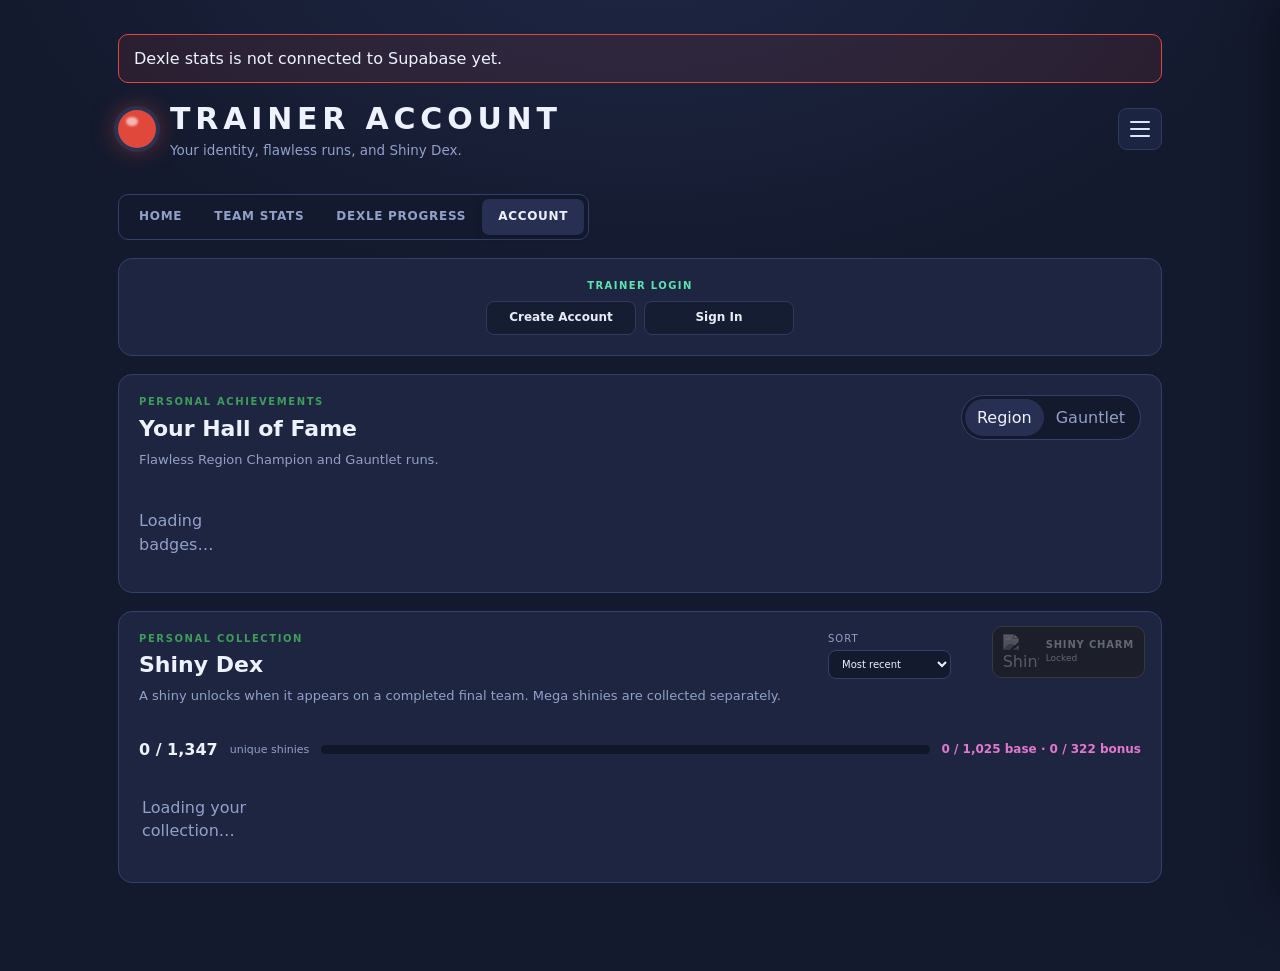
==== commit f5f36764: "Polish account, unlimited modes, achievements, and shiny tracking" ====
--- a/account.html
+++ b/account.html
@@ -5,8 +5,8 @@
   <meta name="viewport" content="width=device-width, initial-scale=1">
   <title>Dexle — Trainer Account</title>
   <link rel="stylesheet" href="stats.css?v=20260801-18">
-  <link rel="stylesheet" href="account.css?v=20260805-2">
-  <link rel="stylesheet" href="trainer-menu.css?v=20260805-3">
+  <link rel="stylesheet" href="account.css?v=20260806-5">
+  <link rel="stylesheet" href="trainer-menu.css?v=20260805-4">
 </head>
 <body>
 <div class="wrap">
@@ -22,6 +22,7 @@
   </header>
 
   <div class="stats-view-toggle" aria-label="Choose statistics view">
+    <a href="index.html" aria-label="Home">Home</a>
     <a href="stats.html">Team Stats</a>
     <a href="dexle-stats.html">Dexle Progress</a>
     <a class="on" href="account.html">Account</a>
@@ -41,6 +42,7 @@
         <span class="welcome-spark spark-two">&#9672;</span>
         <p class="eyebrow">Trainer account active</p>
         <div class="profile-row">
+          <span id="profileHeaderAvatar" class="rankball avatar-placeholder profile-header-avatar" style="--rc:#E0483C" aria-hidden="true"></span>
           <div>
             <h2>Welcome, Trainer <span id="profileName">Trainer</span>!</h2>
             <p id="profileEmail" class="section-copy"></p>
@@ -48,7 +50,7 @@
           <button id="signOut" class="logout-btn">Log Out</button>
         </div>
       </div>
-      <div class="profile-avatar-editor"><div><p class="eyebrow">Profile sprite</p><h3>Choose any Pok&eacute;mon or form</h3></div><div class="avatar-search-row"><input id="profileAvatarSearch" autocomplete="off" placeholder="Search any Pok&eacute;mon or form"><label class="shiny-switch"><input id="profileAvatarShiny" type="checkbox"> Shiny</label></div><div id="profileAvatarResults" class="avatar-results"></div><div id="profileAvatarChoice" class="avatar-choice"></div></div>
+      <div id="profileAvatarEditor" class="profile-avatar-editor collapsed"><button id="profileAvatarChange" class="profile-avatar-change" type="button">Select Profile Sprite</button><div class="profile-avatar-edit-body"><button id="profileAvatarClose" class="profile-avatar-close" type="button" aria-label="Close profile sprite picker">&times;</button><div><p class="eyebrow">Profile sprite</p><h3>Choose any Pok&eacute;mon or form</h3></div><div class="avatar-search-row"><input id="profileAvatarSearch" autocomplete="off" placeholder="Search these results&hellip;"><label class="shiny-switch"><input id="profileAvatarShiny" type="checkbox"> Shiny</label></div><div id="profileAvatarResults" class="avatar-results"></div><div id="profileAvatarChoice" class="avatar-choice"></div><button id="profileAvatarSave" class="profile-avatar-save" type="button" hidden>Save Sprite</button></div></div>
     </div>
   </section>
 
@@ -63,6 +65,7 @@
     <div id="hallBadgeView"><div id="badgeGrid" class="badge-grid"><p class="empty">Loading badges…</p></div></div>
     <div id="hallTeamsView" hidden>
       <div class="hall-detail-head"><button id="hallBack" class="hall-back" aria-label="Back to badges">&larr;</button><h3 id="hallDetailTitle">Region teams</h3></div>
+      <div id="regionMastery" class="region-mastery" hidden></div>
       <div id="hallList" class="hall-list"></div>
     </div>
   </section>
@@ -79,7 +82,7 @@
         <select id="shinySort"><option value="recent">Most recent</option><option value="dex">Dex number</option></select>
       </label>
     </div>
-    <div class="dex-progress"><b id="shinyCount">0 / 1025</b><span>base Pokémon</span><i><span id="shinyBar"></span></i><b id="formCount">0 bonus forms</b></div>
+    <div class="dex-progress"><b id="shinyCount">0 / 1,347</b><span>unique shinies</span><i><span id="shinyBar"></span></i><b id="formCount">0 / 1,025 base &middot; 0 / 322 bonus</b></div>
     <div id="shinyGrid" class="shiny-grid"><p class="empty">Loading your collection…</p></div>
     <button id="shinyMore" class="shiny-more" type="button" hidden>See more&hellip;</button>
   </section>
@@ -110,7 +113,7 @@
 <script src="https://cdn.jsdelivr.net/npm/@supabase/supabase-js@2"></script>
 <script src="supabase-config.js"></script>
 <script src="stats-store.js?v=20260805-1"></script>
-<script src="account.js?v=20260805-1"></script>
-<script src="trainer-menu.js?v=20260805-3"></script>
+<script src="account.js?v=20260806-1"></script>
+<script src="trainer-menu.js?v=20260805-4"></script>
 </body>
 </html>
--- a/stats.css
+++ b/stats.css
@@ -38,6 +38,7 @@
 }
 .stats-view-toggle a.on{background:var(--panel2);color:var(--ink);box-shadow:0 2px 8px rgba(0,0,0,.22)}
 .stats-view-toggle a:hover{color:var(--ink)}
+.unlimited-stats-view header{min-height:58px;justify-content:flex-start;gap:12px;margin-bottom:18px;padding:10px 14px;border:1px solid #7565b5;border-radius:12px;background:linear-gradient(105deg,rgba(95,227,208,.08),rgba(226,120,206,.08)),var(--panel)}.unlimited-stats-view header>.home-lamp,.unlimited-stats-view header>.hdr-btns,.unlimited-stats-view header .tag,.unlimited-stats-view>.wrap>.stats-view-toggle,.unlimited-stats-view .trainer-menu-button{display:none!important}.unlimited-stats-view header .titles h1{margin:0}.unlimited-stats-back{display:grid;place-items:center;width:36px;height:36px;flex:none;border:1px solid #7565b5;border-radius:50%;background:#2b2447;color:#c9bef5;text-decoration:none}.unlimited-stats-back svg{width:19px;height:19px;fill:none;stroke:currentColor;stroke-width:2.2;stroke-linecap:round;stroke-linejoin:round}.unlimited-stats-back:hover{border-color:#e278ce;color:#fff}
 .play-dexle{
   display:inline-flex;align-items:center;padding:9px 14px;border-radius:8px;
   background:var(--red);color:#fff;text-decoration:none;font-size:12px;
@@ -105,7 +106,7 @@
   width:min(100%,390px);margin:0 auto;
 }
 .mon{position:relative;width:70px;height:70px;border-radius:50%;background:#151B31;border:1px solid var(--line)}
-.mon.shadow{border-color:#8250a5;background:radial-gradient(circle,rgba(115,48,151,.25),#120f1b);box-shadow:0 0 13px rgba(105,45,142,.3)}.shadow-mark{position:absolute;right:-3px;bottom:1px;display:grid;place-items:center;width:18px;height:18px;border:1px solid #9b65bd;border-radius:50%;background:#25122f;color:#dfbaf5;font-size:8px;font-weight:900}
+.mon.shadow{border-color:#8250a5;background:radial-gradient(circle,rgba(115,48,151,.25),#120f1b);box-shadow:0 0 13px rgba(105,45,142,.3)}
 .mon>img{width:100%;height:100%;object-fit:contain}
 .mon.mega{
   border-color:#E278CE;
@@ -156,6 +157,7 @@
 .section-copy{margin:-8px 0 16px;color:var(--dim);font-size:13px}
 .history-toggle{margin-left:auto;display:inline-flex;align-items:center;gap:8px;padding:8px 11px;border:1px solid var(--line);border-radius:8px;background:var(--panel2);color:var(--ink);font-size:10px;font-weight:800;text-transform:uppercase;letter-spacing:.06em;cursor:pointer}.history-toggle i{font-style:normal;transition:transform .18s}.history-toggle[aria-expanded="true"] i{transform:rotate(180deg)}#historyTabs[hidden],#historyFilters[hidden],#history[hidden]{display:none}
 .community-best-card{width:100%;max-width:100%}
+.run-card{overflow:hidden}.run-card .team{max-width:100%;box-sizing:border-box}
 .community-best-meta{display:flex;align-items:center;gap:12px;margin-bottom:13px;flex-wrap:nowrap}
 .community-best-meta .team-metrics{margin-left:auto}
 .community-best-meta .team-metrics+.record{margin-left:-6px}
--- a/account.css
+++ b/account.css
@@ -58,3 +58,26 @@
 .shiny-switch{cursor:pointer}.shiny-switch input{appearance:none!important;width:38px!important;height:21px;margin:0;padding:0!important;position:relative;border:1px solid #465173!important;border-radius:999px!important;background:#202942!important;cursor:pointer;transition:.18s}.shiny-switch input:after{content:"";position:absolute;width:15px;height:15px;left:2px;top:2px;border-radius:50%;background:#8f98b0;transition:.18s}.shiny-switch input:checked{border-color:#e278ce!important;background:rgba(226,120,206,.22)!important;box-shadow:0 0 12px rgba(226,120,206,.25)}.shiny-switch input:checked:after{left:19px;background:#f2a5df;box-shadow:0 0 7px #e278ce}
 body:has(.auth-page){background-color:#141a2e;background-image:none}.focused-auth-card{background:#1d2540}
 .avatar-choice .avatar-remove{display:grid;place-items:center;margin-left:auto;width:28px;height:28px;min-height:0;padding:0;border:1px solid #5a3c4b!important;border-radius:50%;background:#2b1c29!important;color:#ee9b9b!important;font-size:18px;line-height:1;box-shadow:none!important;cursor:pointer}.avatar-choice .avatar-remove:hover{border-color:#e06464!important;background:#3a2028!important;color:#fff!important;filter:none}
+.profile-header-avatar{flex:none;width:54px;height:54px}.profile-header-avatar.profile-avatar{object-fit:contain;border-radius:50%;background:#202942;image-rendering:pixelated}.profile-avatar-save{display:block;margin:12px auto 0;min-width:180px;padding:10px 16px;background:#3e9d5b!important;color:#fff!important}.profile-avatar-save:disabled{opacity:.55}
+.profile-header-avatar.avatar-placeholder:after{top:50%;transform:translateY(-50%)}.profile-row{gap:10px}.profile-row>div{min-width:0}.profile-avatar-editor.collapsed{display:flex;justify-content:center;padding:9px}.profile-avatar-editor.collapsed .profile-avatar-edit-body{display:none}.profile-avatar-editor:not(.collapsed)>.profile-avatar-change{display:none}.profile-avatar-change{min-height:32px;padding:6px 12px!important;background:#202942!important;color:#cbd3e8!important;font-size:10px!important}.profile-avatar-save{min-width:0;padding:7px 12px!important;font-size:10px!important}.profile-avatar-save[hidden]{display:none!important}
+.avatar-placeholder:after{top:50%;transform:translateY(-50%)}
+.profile-row{gap:8px}
+.profile-row>div{margin-right:auto}
+.avatar-placeholder{--rc:#e0483c;position:relative;overflow:visible;flex:none;background:linear-gradient(180deg,var(--rc) 0 48%,#f2f4fa 52% 100%);filter:none;box-shadow:0 0 0 2px #10162a,0 0 16px color-mix(in srgb,var(--rc) 55%,transparent)}
+.avatar-placeholder:after{content:"";position:absolute;inset:0;left:0;right:0;top:0;margin:auto;width:11px;height:11px;border:2px solid #10162a;border-radius:50%;background:#f2f4fa;transform:none}
+.avatar-search-row>input{flex:1;min-width:200px;background:#101728!important;border:1px solid var(--line)!important;border-radius:8px!important;color:var(--ink)!important;padding:11px 14px!important;font-size:15px!important;font-family:inherit!important}
+.avatar-search-row>input::placeholder{color:#6c79a6}
+.rankball.avatar-placeholder{position:relative;overflow:visible;flex:none;background:linear-gradient(180deg,var(--rc) 0 48%,#f2f4fa 52% 100%);box-shadow:0 0 0 2px #10162a,0 0 16px color-mix(in srgb,var(--rc) 55%,transparent)}
+.rankball.avatar-placeholder::after{content:"";position:absolute;inset:0;margin:auto;width:11px;height:11px;border-radius:50%;background:#f2f4fa;border:2px solid #10162a;transform:none}
+.profile-avatar-edit-body{position:relative}.profile-avatar-close{position:absolute;top:-7px;right:-7px;display:grid!important;place-items:center;width:28px!important;height:28px;min-height:0!important;padding:0!important;border:1px solid #4b5677!important;border-radius:50%!important;background:#202942!important;color:#cbd3e8!important;font-size:19px!important;line-height:1!important;box-shadow:none!important}
+.profile-avatar-change{display:flex!important;align-items:center;justify-content:center;width:150px;min-height:34px!important;padding:5px 10px!important;border:1px solid #303a5d!important;border-radius:8px!important;background:#151d33!important;color:#e8ecf8!important;font-size:12px!important;font-weight:800!important;line-height:1.2;box-shadow:none!important}
+.profile-avatar-change:hover{border-color:#7565b5!important;background:#211d3a!important;filter:none!important}
+.profile-avatar-save{display:flex;align-items:center;justify-content:center;width:150px;min-width:150px!important;min-height:34px;padding:5px 10px!important;border:1px solid #5fe3b0!important;border-radius:8px!important;background:#3e9d5b!important;color:#fff!important;font-size:12px!important;font-weight:800!important;line-height:1.2;box-shadow:none!important}
+.profile-avatar-save:hover{border-color:#8af0c8!important;background:#48ad67!important;filter:none!important}
+.profile-avatar-save[hidden]{display:none!important}
+.profile-avatar-editor:not(.collapsed)>.profile-avatar-change{display:none!important}
+.profile-avatar-close{font-size:0!important}
+.profile-avatar-close::before{content:"\00D7";display:block;font-size:19px;line-height:1;transform:translateY(-1px)}
+.badge-slicer{display:block;width:58px;height:4px;margin:5px auto 0;overflow:hidden;border-radius:999px;background:#101728}.badge-slicer i{display:block;height:100%;border-radius:inherit;background:#f0c020}.region-badge.mastery-diamond .badge-disc{border-color:#5fe3d0;background:radial-gradient(circle at 35% 28%,#d9fffa,#45d8c8 55%,#176b70);box-shadow:inset 0 0 0 4px #15545c,inset 0 0 0 7px #8ff5e9,0 0 22px rgba(69,216,200,.42)}.region-badge.mastery-diamond small{color:#5fe3d0}.region-badge.mastery-diamond .badge-slicer i{background:#5fe3d0}.region-badge.mastery-ethereal .badge-disc{border-color:#c891ff;background:radial-gradient(circle at 35% 28%,#f5deff,#9d59de 52%,#3a1d6c);box-shadow:inset 0 0 0 4px #3d205f,inset 0 0 0 7px #d8adff,0 0 25px rgba(174,103,255,.55)}.region-badge.mastery-ethereal small{color:#d6adff}.region-badge.mastery-ethereal .badge-slicer i{background:linear-gradient(90deg,#9d59de,#e3b8ff)}.region-badge.mastery-ultimate .badge-disc{border-color:#7565b5;background:radial-gradient(circle at 35% 28%,#625785,#171323 48%,#030407);box-shadow:inset 0 0 0 4px #05060a,inset 0 0 0 7px #3b315c,0 0 28px rgba(126,95,210,.68)}.region-badge.mastery-ultimate .badge-disc i{color:#d8c8ff;text-shadow:0 0 9px #9a70ff}.region-badge.mastery-ultimate small{color:#bba6ef}.region-badge.mastery-ultimate .badge-slicer i{background:linear-gradient(90deg,#15111f,#8063c9)}
+.region-mastery{display:grid;grid-template-columns:auto 1fr auto;align-items:center;gap:10px;margin:-2px 0 14px;padding:10px 12px;border:1px solid var(--line);border-radius:10px;background:#101728}.region-mastery[hidden]{display:none}.mastery-badge{display:flex;align-items:center;gap:8px}.mastery-badge span:last-child{display:grid}.mastery-badge small{color:var(--dim);font-size:9px}.mastery-gem{display:grid;place-items:center;width:32px;height:32px;border-radius:50%;background:#d89b12;color:#fff5b8}.mastery-slicer{height:8px;overflow:hidden;border-radius:999px;background:#202942}.mastery-slicer i{display:block;height:100%;border-radius:inherit;background:#f0c020}.region-mastery>strong{min-width:48px;text-align:right;font-size:11px}.mastery-badge.diamond .mastery-gem,.region-mastery:has(.diamond) .mastery-slicer i{background:#45d8c8;color:#e6fffc}.mastery-badge.ethereal .mastery-gem,.region-mastery:has(.ethereal) .mastery-slicer i{background:linear-gradient(135deg,#7542b9,#d3a5ff);color:#fff}.mastery-badge.ultimate .mastery-gem,.region-mastery:has(.ultimate) .mastery-slicer i{background:linear-gradient(135deg,#050609,#20172f,#7658b4);color:#d8c8ff;box-shadow:0 0 12px rgba(126,95,210,.55)}
+@media(max-width:560px){.region-mastery{grid-template-columns:1fr auto}.region-mastery .mastery-slicer{grid-column:1/-1;grid-row:2}.mastery-badge small{font-size:8px}}
--- a/trainer-menu.css
+++ b/trainer-menu.css
@@ -16,3 +16,7 @@
 .friend-notification[hidden]{display:none!important}
 .trainer-menu-controls{display:grid;gap:8px;margin-top:18px;padding-top:18px;border-top:1px solid #303A5D}
 @media(prefers-reduced-motion:reduce){.trainer-menu-drawer{transition:none}}
+.trainer-avatar-placeholder{--rc:#e0483c;position:relative;overflow:visible;background:linear-gradient(180deg,var(--rc) 0 48%,#f2f4fa 52% 100%);box-shadow:0 0 0 2px #10162a,0 0 16px color-mix(in srgb,var(--rc) 55%,transparent)}
+.trainer-avatar-placeholder:after{content:"";position:absolute;inset:0;margin:auto;width:11px;height:11px;border:2px solid #10162a;border-radius:50%;background:#f2f4fa}
+.rankball.trainer-avatar-placeholder{position:relative;overflow:visible;flex:none;background:linear-gradient(180deg,var(--rc) 0 48%,#f2f4fa 52% 100%);box-shadow:0 0 0 2px #10162a,0 0 16px color-mix(in srgb,var(--rc) 55%,transparent)}
+.rankball.trainer-avatar-placeholder::after{content:"";position:absolute;inset:0;margin:auto;width:11px;height:11px;border-radius:50%;background:#f2f4fa;border:2px solid #10162a}
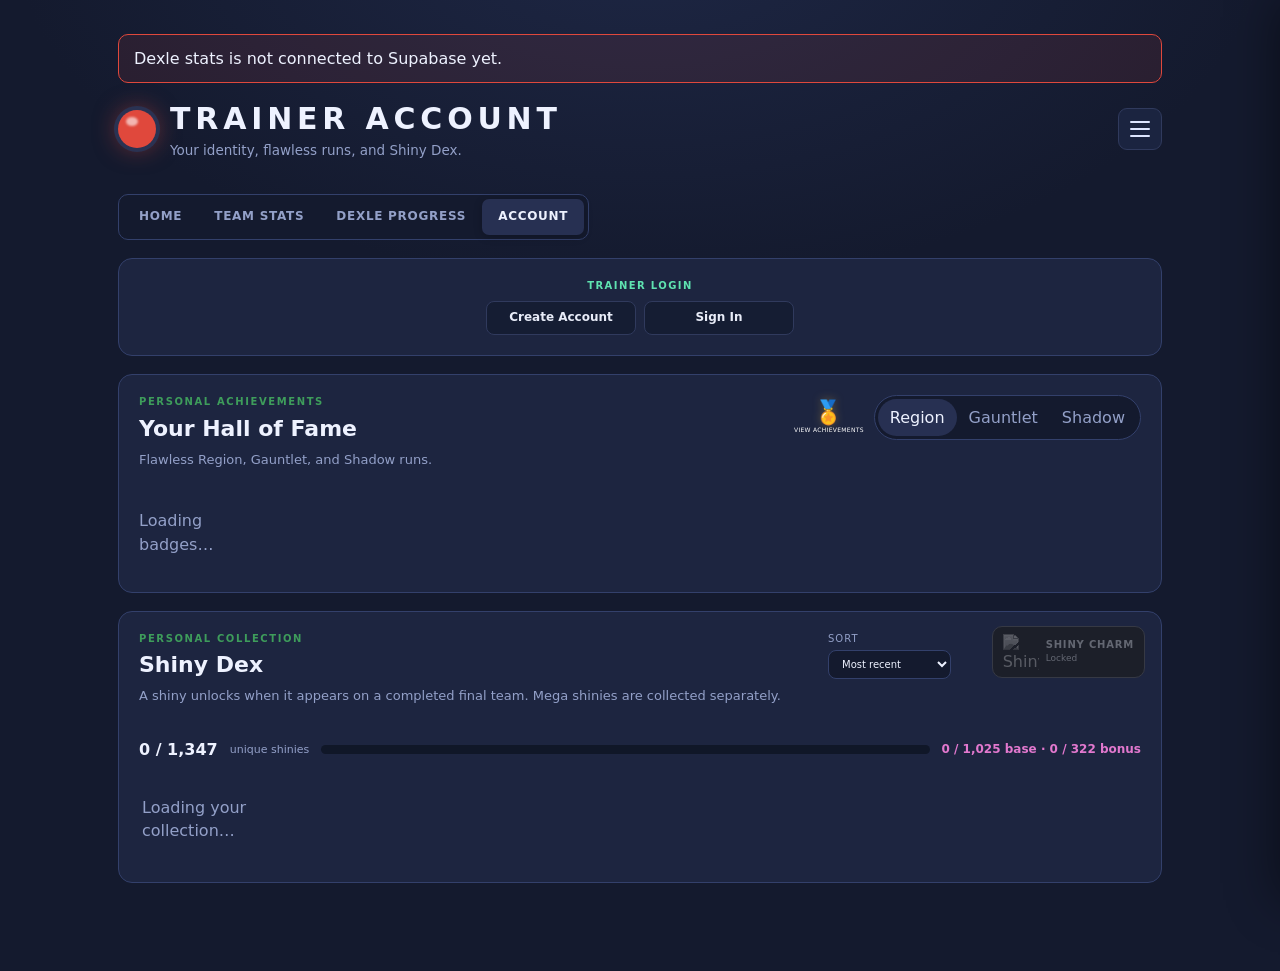
==== commit 9e852b52: "Add Team Rocket achievements and records" ====
--- a/account.html
+++ b/account.html
@@ -5,7 +5,7 @@
   <meta name="viewport" content="width=device-width, initial-scale=1">
   <title>Dexle — Trainer Account</title>
   <link rel="stylesheet" href="stats.css?v=20260801-18">
-  <link rel="stylesheet" href="account.css?v=20260806-5">
+  <link rel="stylesheet" href="account.css?v=20260806-6">
   <link rel="stylesheet" href="trainer-menu.css?v=20260805-4">
 </head>
 <body>
@@ -56,10 +56,14 @@
 
   <section class="panel" id="hallPanel">
     <div class="section-head">
-      <div><p class="eyebrow">Personal achievements</p><h2 id="hallTitle">Your Hall of Fame</h2><p class="section-copy">Flawless Region Champion and Gauntlet runs.</p></div>
-      <div class="seg" id="hallTabs">
-        <button class="on" data-mode="region">Region</button>
-        <button data-mode="gauntlet">Gauntlet</button>
+      <div><p class="eyebrow">Personal achievements</p><h2 id="hallTitle">Your Hall of Fame</h2><p class="section-copy">Flawless Region, Gauntlet, and Shadow runs.</p></div>
+      <div class="hall-head-actions">
+        <a class="hall-achievements-link" href="achievements.html" aria-label="View achievements"><span aria-hidden="true">&#127941;</span><b>View achievements</b></a>
+        <div class="seg" id="hallTabs">
+          <button class="on" data-mode="region">Region</button>
+          <button data-mode="gauntlet">Gauntlet</button>
+          <button data-mode="team_rocket_gauntlet">Shadow</button>
+        </div>
       </div>
     </div>
     <div id="hallBadgeView"><div id="badgeGrid" class="badge-grid"><p class="empty">Loading badges…</p></div></div>
@@ -113,7 +117,7 @@
 <script src="https://cdn.jsdelivr.net/npm/@supabase/supabase-js@2"></script>
 <script src="supabase-config.js"></script>
 <script src="stats-store.js?v=20260805-1"></script>
-<script src="account.js?v=20260806-1"></script>
+<script src="account.js?v=20260806-2"></script>
 <script src="trainer-menu.js?v=20260805-4"></script>
 </body>
 </html>
--- a/account.css
+++ b/account.css
@@ -22,6 +22,7 @@
 @keyframes welcome-glow{to{transform:scale(1.2);opacity:.55}}
 @keyframes sparkle{0%,100%{transform:scale(.8) rotate(0);opacity:.35}50%{transform:scale(1.25) rotate(20deg);opacity:1}}
 .hall-list{display:grid;gap:12px}.hall-card{border:1px solid var(--line);border-radius:12px;background:var(--panel2);padding:14px}.hall-card.flawless{border-color:#5FE3D0;box-shadow:0 0 0 1px rgba(95,227,208,.3),0 0 22px rgba(95,227,208,.2)}.hall-head{display:flex;align-items:center;gap:8px;flex-wrap:nowrap;margin-bottom:11px}.hall-user{font-weight:800;color:#5FE3B0}.hall-date{font-size:10px;color:var(--dim);white-space:nowrap}.hall-head .team-metrics{margin-left:auto}.hall-head .record{margin-left:0;flex:none;white-space:nowrap}
+.hall-head-actions{display:flex;align-items:center;gap:10px;flex:none}.hall-achievements-link{display:flex;flex-direction:column;align-items:center;justify-content:center;gap:3px;min-width:68px;color:#f3d879;text-decoration:none}.hall-achievements-link span{font-size:23px;line-height:1;filter:drop-shadow(0 0 5px rgba(217,172,56,.35))}.hall-achievements-link b{color:#fff;font-size:6px;font-weight:400;line-height:1.1;letter-spacing:.05em;text-align:center;text-transform:uppercase}.hall-achievements-link:hover{color:#fff0a8;transform:translateY(-1px)}#hallTabs [data-mode="team_rocket_gauntlet"].on{background:linear-gradient(110deg,#4c1830,#69285f);color:#f2c9ff;box-shadow:inset 0 0 0 1px #8d54b2}
 .badge-grid{display:grid;grid-template-columns:repeat(9,minmax(76px,1fr));gap:10px;margin-top:8px}
 .region-badge{min-width:0;padding:8px 4px 7px;border:0;background:transparent;color:var(--ink);cursor:pointer;text-align:center}
 .region-badge .badge-disc{display:grid;place-items:center;width:68px;height:68px;margin:0 auto 8px;border-radius:50%;border:3px solid #465173;background:transparent;box-shadow:inset 0 0 0 5px var(--panel),inset 0 0 0 7px #465173;transition:transform .16s,filter .16s}
@@ -39,6 +40,7 @@
 .charm-modal{position:fixed;inset:0;z-index:950;display:grid;place-items:center;padding:18px;background:rgba(4,7,15,.76);backdrop-filter:blur(4px)}.charm-modal[hidden]{display:none}.charm-requirements{position:relative;width:min(430px,100%);padding:28px;text-align:center;border:1px solid #E8C33D;border-radius:15px;background:#1D2540;box-shadow:0 24px 70px rgba(0,0,0,.55)}.charm-requirements>img{width:70px;height:70px;image-rendering:pixelated;filter:drop-shadow(0 0 10px rgba(255,231,104,.45))}.charm-requirements h2{margin:5px 0 10px}.charm-requirements p:not(.eyebrow){color:var(--dim);line-height:1.55}.charm-requirements>b{color:#FFE778;font-size:12px}.charm-modal-close{position:absolute;top:10px;right:10px;display:grid;place-items:center;width:36px;height:36px;padding:0;border:1px solid var(--line);border-radius:8px;background:var(--panel2);color:var(--ink);font-size:23px;cursor:pointer}
 @media(max-width:760px){.badge-grid{grid-template-columns:repeat(3,1fr);gap:12px 6px}}
 @media(max-width:560px){.auth-form{grid-template-columns:1fr}.profile-row{align-items:flex-start}.dex-progress{grid-template-columns:auto 1fr}.dex-progress i{grid-column:1/-1;grid-row:2}.shiny-grid{grid-template-columns:repeat(3,minmax(0,1fr));gap:6px}.dex-mon{min-height:112px}.dex-mon img{width:65px;height:65px}.hall-head{gap:5px}.hall-head>b{font-size:11px}.hall-date{display:none}.hall-head .team-metrics{margin-left:auto}.hall-head .record{margin-left:0;font-size:17px}.hall-list.gauntlet-scroll{max-height:390px}.shiny-dex-panel>.section-head{min-height:64px;padding-right:132px}.shiny-charm{position:absolute;top:14px;right:12px;width:122px;margin:0;padding:6px 7px;gap:5px}.shiny-charm img{width:29px;height:29px}.shiny-charm b{font-size:8px}.shiny-charm small{font-size:8px}}
+@media(max-width:560px){.hall-head-actions{align-self:stretch;width:100%;gap:7px}.hall-head-actions .seg{flex:1;grid-template-columns:repeat(3,1fr)}.hall-achievements-link{min-width:58px}.hall-achievements-link span{font-size:20px}.hall-achievements-link b{font-size:5.5px}}
 
 .friend-search{display:flex;gap:8px;max-width:520px;margin:12px 0}.friend-search input{flex:1}.friend-search button{background:#3E7BD6;color:#fff}
 .friend-columns{display:grid;grid-template-columns:1fr 1fr;gap:18px;margin-top:16px}.friend-columns h3{font-size:12px;text-transform:uppercase;letter-spacing:.1em;color:var(--dim)}
